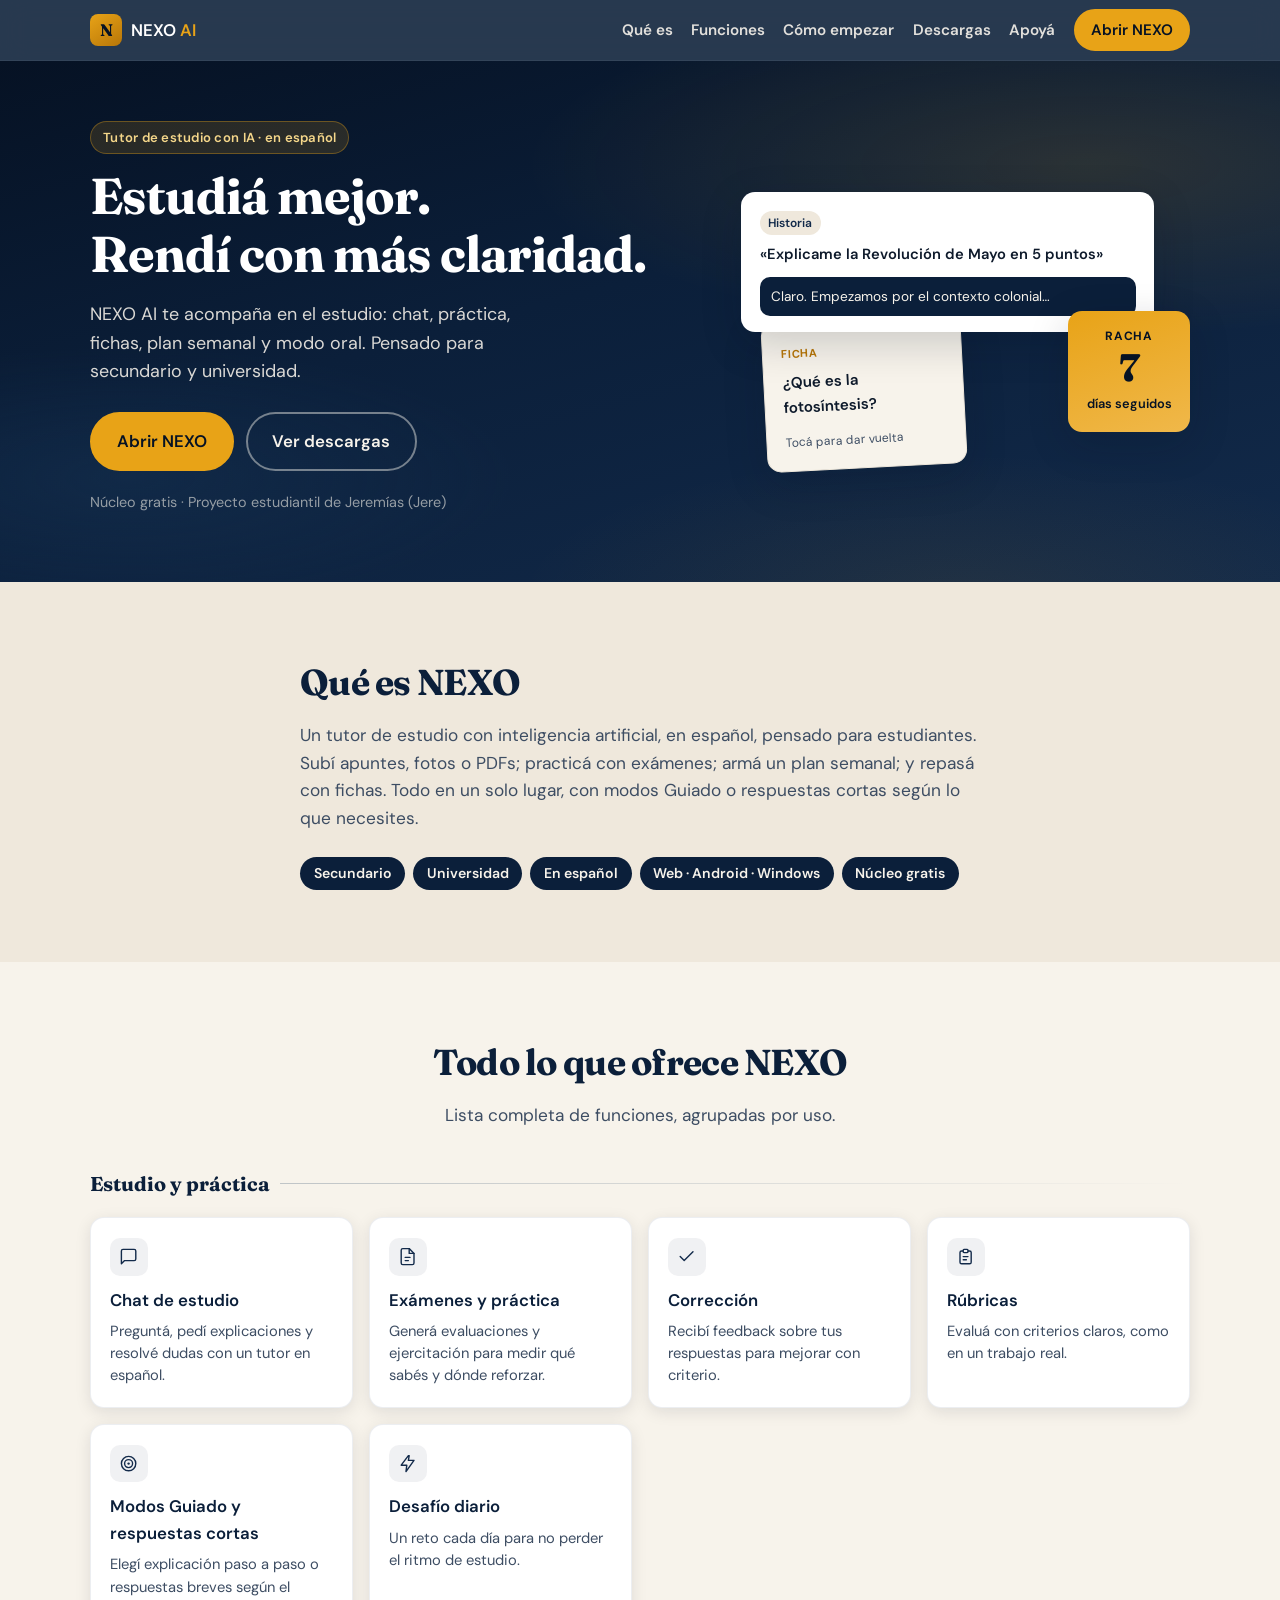
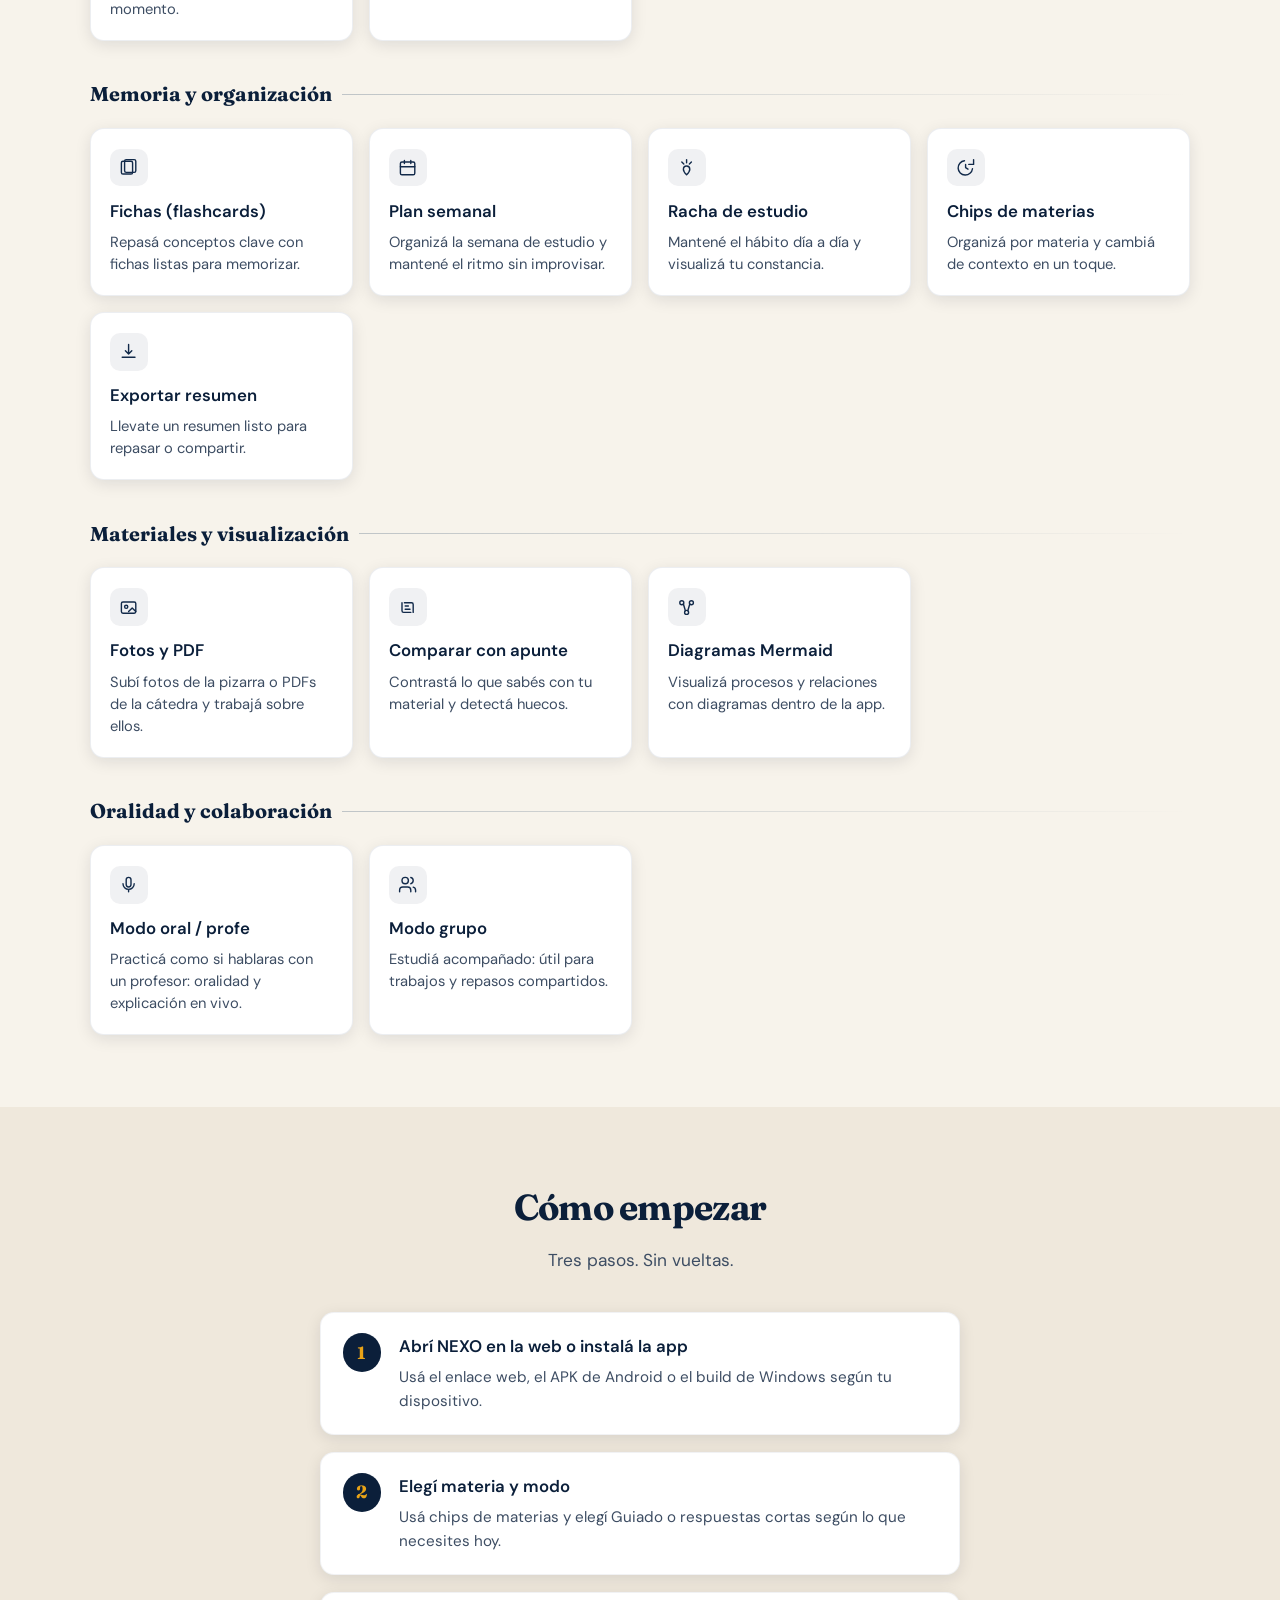
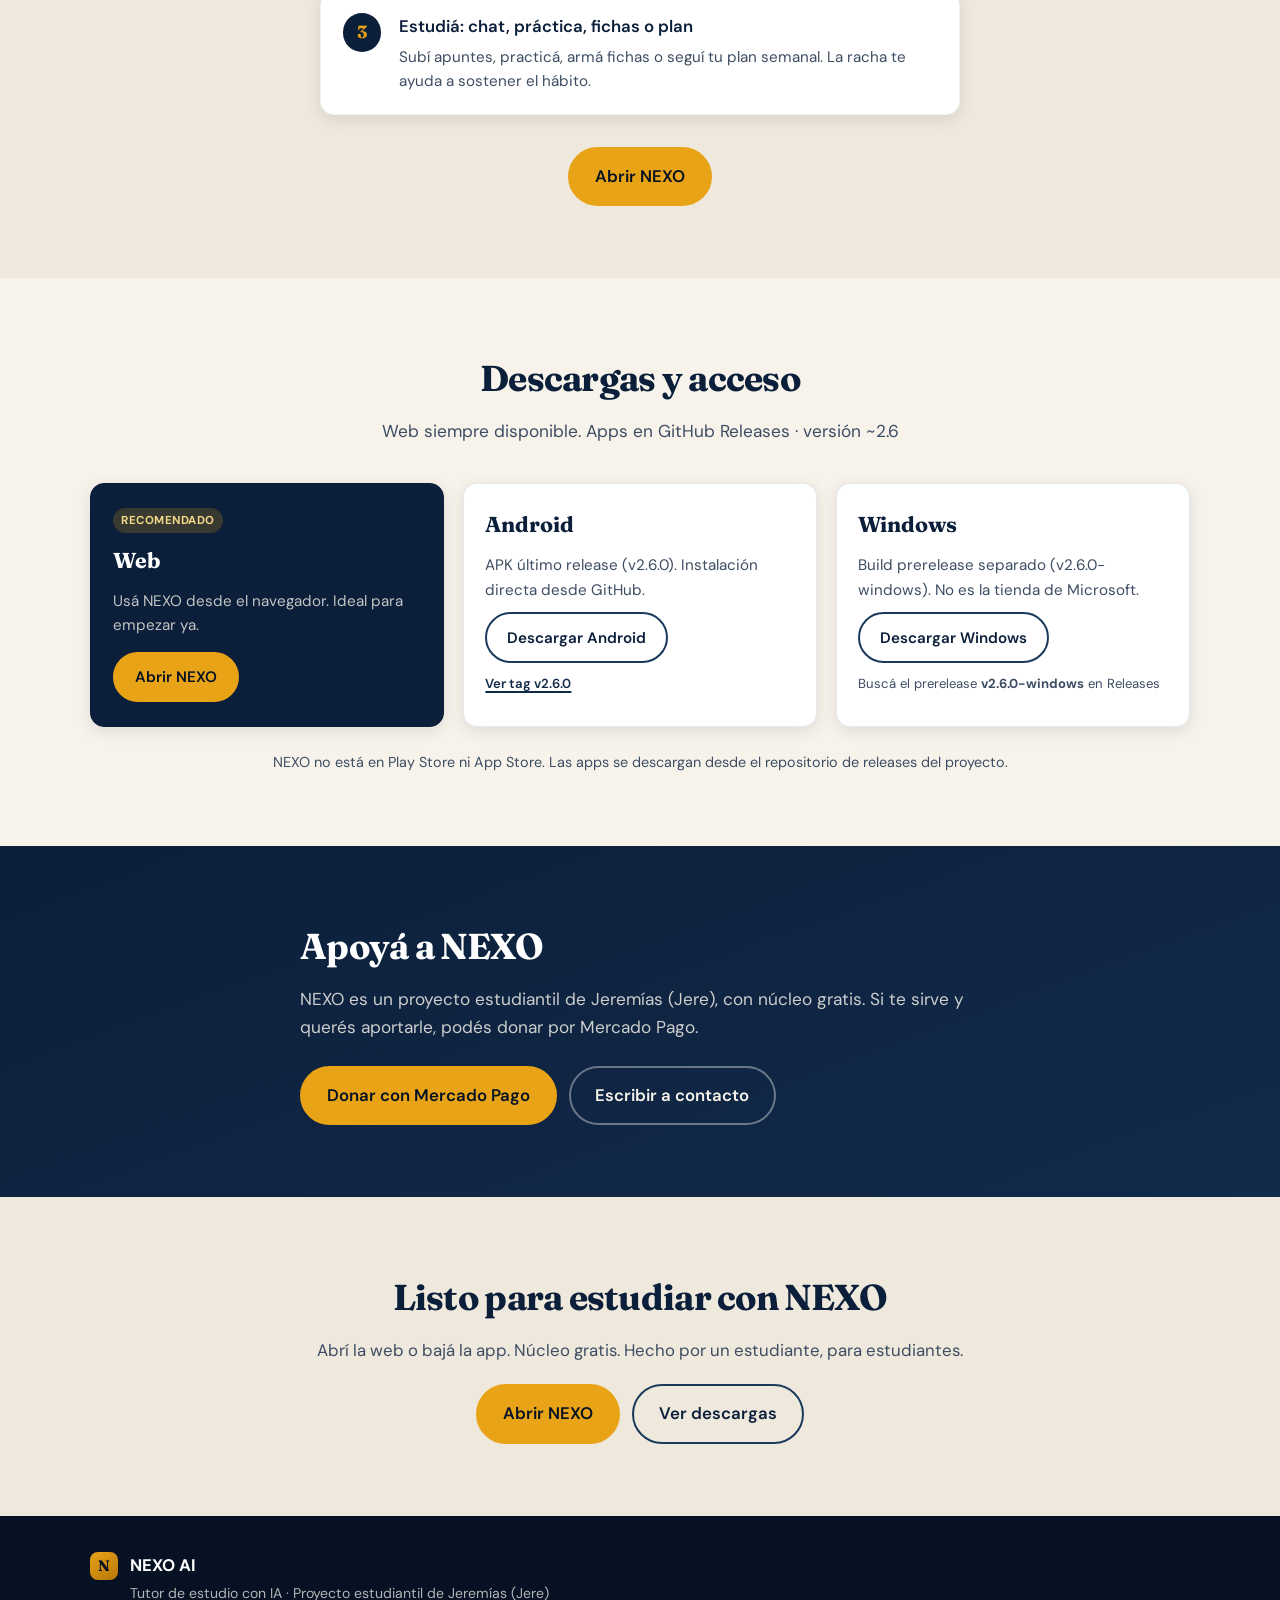
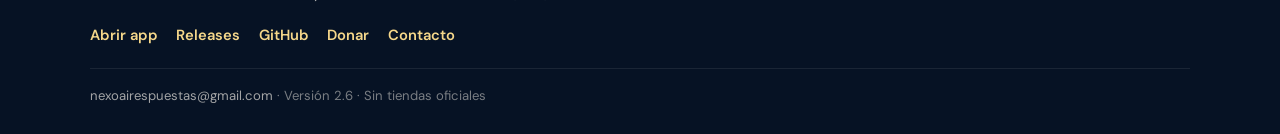
==== docs/index.html @ e62a4493 "Improve NEXO AI landing: design polish and lighter assets Stronger hierarchy and consistent cards, S" ====
<!DOCTYPE html>
<html lang="es-AR">
<head>
  <meta charset="UTF-8">
  <meta name="viewport" content="width=device-width, initial-scale=1">
  <meta name="description" content="NEXO AI — tutor de estudio con IA en español. Chat, exámenes, flashcards, plan semanal y más para estudiantes de secundario y universidad.">
  <meta name="theme-color" content="#0b1f3a">
  <meta property="og:type" content="website">
  <meta property="og:locale" content="es_AR">
  <meta property="og:title" content="NEXO AI — Tutor de estudio con IA">
  <meta property="og:description" content="Tutor de estudio con IA en español. Chat, práctica, fichas, plan semanal y modo oral. Núcleo gratis · Web, Android y Windows.">
  <meta property="og:url" content="https://jeremias0707.github.io/nexo-ai-descargas/">
  <meta name="twitter:card" content="summary">
  <meta name="twitter:title" content="NEXO AI — Tutor de estudio con IA">
  <meta name="twitter:description" content="Tutor de estudio con IA en español. Chat, práctica, fichas y plan semanal. Núcleo gratis.">
  <title>NEXO AI — Tutor de estudio con IA</title>
  <link rel="icon" href="favicon.svg" type="image/svg+xml">
  <link rel="preconnect" href="https://fonts.googleapis.com">
  <link rel="preconnect" href="https://fonts.gstatic.com" crossorigin>
  <link href="https://fonts.googleapis.com/css2?family=DM+Sans:opsz,wght@9..40,400;9..40,600&family=Fraunces:opsz,wght@9..144,700&display=swap" rel="stylesheet">
  <link rel="stylesheet" href="styles.css">
</head>
<body>
  <a class="skip-link" href="#main">Saltar al contenido</a>

  <header class="site-header" id="site-header">
    <div class="container header-inner">
      <a class="logo" href="#inicio" aria-label="NEXO AI — inicio">
        <span class="logo-mark" aria-hidden="true">N</span>
        <span class="logo-text">NEXO <em>AI</em></span>
      </a>
      <button class="nav-toggle" type="button" aria-expanded="false" aria-controls="site-nav" aria-label="Abrir menú">
        <span class="nav-toggle-bar" aria-hidden="true"></span>
        <span class="nav-toggle-bar" aria-hidden="true"></span>
        <span class="nav-toggle-bar" aria-hidden="true"></span>
      </button>
      <nav id="site-nav" class="site-nav" aria-label="Principal">
        <a href="#que-es">Qué es</a>
        <a href="#funciones">Funciones</a>
        <a href="#empezar">Cómo empezar</a>
        <a href="#descargas">Descargas</a>
        <a href="#apoyo">Apoyá</a>
        <a class="btn btn-sm btn-primary" href="https://crisp-granite-acre-beacon.grok.me" target="_blank" rel="noopener noreferrer">Abrir NEXO</a>
      </nav>
    </div>
  </header>

  <main id="main">
    <!-- HERO -->
    <section id="inicio" class="hero">
      <div class="hero-glow" aria-hidden="true"></div>
      <div class="container hero-grid">
        <div class="hero-copy">
          <p class="eyebrow">Tutor de estudio con IA · en español</p>
          <h1>Estudiá mejor.<br>Rendí con más claridad.</h1>
          <p class="lead">
            NEXO AI te acompaña en el estudio: chat, práctica, fichas, plan semanal y modo oral.
            Pensado para secundario y universidad.
          </p>
          <div class="hero-ctas">
            <a class="btn btn-primary btn-lg" href="https://crisp-granite-acre-beacon.grok.me" target="_blank" rel="noopener noreferrer">Abrir NEXO</a>
            <a class="btn btn-secondary btn-lg" href="#descargas">Ver descargas</a>
          </div>
          <p class="hero-note">Núcleo gratis · Proyecto estudiantil de Jeremías (Jere)</p>
        </div>
        <div class="hero-visual" aria-hidden="true">
          <div class="card-stack">
            <div class="float-card card-chat">
              <span class="chip">Historia</span>
              <p>«Explicame la Revolución de Mayo en 5 puntos»</p>
              <div class="reply">Claro. Empezamos por el contexto colonial…</div>
            </div>
            <div class="float-card card-streak">
              <strong>Racha</strong>
              <span class="streak-num">7</span>
              <span>días seguidos</span>
            </div>
            <div class="float-card card-flash">
              <span class="label">Ficha</span>
              <p>¿Qué es la fotosíntesis?</p>
              <span class="hint">Tocá para dar vuelta</span>
            </div>
          </div>
        </div>
      </div>
    </section>

    <!-- QUÉ ES -->
    <section id="que-es" class="section section-alt">
      <div class="container narrow">
        <h2>Qué es NEXO</h2>
        <p class="section-lead">
          Un tutor de estudio con inteligencia artificial, en español, pensado para estudiantes.
          Subí apuntes, fotos o PDFs; practicá con exámenes; armá un plan semanal; y repasá con fichas.
          Todo en un solo lugar, con modos Guiado o respuestas cortas según lo que necesites.
        </p>
        <ul class="pill-list">
          <li>Secundario</li>
          <li>Universidad</li>
          <li>En español</li>
          <li>Web · Android · Windows</li>
          <li>Núcleo gratis</li>
        </ul>
      </div>
    </section>

    <!-- FUNCIONES -->
    <section id="funciones" class="section">
      <div class="container">
        <header class="section-head">
          <h2>Todo lo que ofrece NEXO</h2>
          <p>Lista completa de funciones, agrupadas por uso.</p>
        </header>

        <div class="feature-group">
          <h3 class="feature-group-title">Estudio y práctica</h3>
          <div class="features-grid">
            <article class="feature">
              <div class="feature-icon" aria-hidden="true">
                <svg viewBox="0 0 24 24" fill="none" stroke="currentColor" stroke-width="1.75" stroke-linecap="round" stroke-linejoin="round"><path d="M21 15a2 2 0 0 1-2 2H7l-4 4V5a2 2 0 0 1 2-2h14a2 2 0 0 1 2 2z"/></svg>
              </div>
              <h3>Chat de estudio</h3>
              <p>Preguntá, pedí explicaciones y resolvé dudas con un tutor en español.</p>
            </article>
            <article class="feature">
              <div class="feature-icon" aria-hidden="true">
                <svg viewBox="0 0 24 24" fill="none" stroke="currentColor" stroke-width="1.75" stroke-linecap="round" stroke-linejoin="round"><path d="M14 2H6a2 2 0 0 0-2 2v16a2 2 0 0 0 2 2h12a2 2 0 0 0 2-2V8z"/><path d="M14 2v6h6M9 13h6M9 17h4"/></svg>
              </div>
              <h3>Exámenes y práctica</h3>
              <p>Generá evaluaciones y ejercitación para medir qué sabés y dónde reforzar.</p>
            </article>
            <article class="feature">
              <div class="feature-icon" aria-hidden="true">
                <svg viewBox="0 0 24 24" fill="none" stroke="currentColor" stroke-width="1.75" stroke-linecap="round" stroke-linejoin="round"><path d="M20 6 9 17l-5-5"/></svg>
              </div>
              <h3>Corrección</h3>
              <p>Recibí feedback sobre tus respuestas para mejorar con criterio.</p>
            </article>
            <article class="feature">
              <div class="feature-icon" aria-hidden="true">
                <svg viewBox="0 0 24 24" fill="none" stroke="currentColor" stroke-width="1.75" stroke-linecap="round" stroke-linejoin="round"><path d="M9 5H7a2 2 0 0 0-2 2v12a2 2 0 0 0 2 2h10a2 2 0 0 0 2-2V7a2 2 0 0 0-2-2h-2"/><rect x="9" y="3" width="6" height="4" rx="1"/><path d="M9 12h6M9 16h4"/></svg>
              </div>
              <h3>Rúbricas</h3>
              <p>Evaluá con criterios claros, como en un trabajo real.</p>
            </article>
            <article class="feature">
              <div class="feature-icon" aria-hidden="true">
                <svg viewBox="0 0 24 24" fill="none" stroke="currentColor" stroke-width="1.75" stroke-linecap="round" stroke-linejoin="round"><circle cx="12" cy="12" r="9"/><circle cx="12" cy="12" r="5"/><circle cx="12" cy="12" r="1.5" fill="currentColor" stroke="none"/></svg>
              </div>
              <h3>Modos Guiado y respuestas cortas</h3>
              <p>Elegí explicación paso a paso o respuestas breves según el momento.</p>
            </article>
            <article class="feature">
              <div class="feature-icon" aria-hidden="true">
                <svg viewBox="0 0 24 24" fill="none" stroke="currentColor" stroke-width="1.75" stroke-linecap="round" stroke-linejoin="round"><path d="M13 2 4 14h7l-1 8 10-14h-7l1-6z"/></svg>
              </div>
              <h3>Desafío diario</h3>
              <p>Un reto cada día para no perder el ritmo de estudio.</p>
            </article>
          </div>
        </div>

        <div class="feature-group">
          <h3 class="feature-group-title">Memoria y organización</h3>
          <div class="features-grid">
            <article class="feature">
              <div class="feature-icon" aria-hidden="true">
                <svg viewBox="0 0 24 24" fill="none" stroke="currentColor" stroke-width="1.75" stroke-linecap="round" stroke-linejoin="round"><rect x="3" y="4" width="14" height="16" rx="2"/><rect x="7" y="2" width="14" height="16" rx="2"/></svg>
              </div>
              <h3>Fichas (flashcards)</h3>
              <p>Repasá conceptos clave con fichas listas para memorizar.</p>
            </article>
            <article class="feature">
              <div class="feature-icon" aria-hidden="true">
                <svg viewBox="0 0 24 24" fill="none" stroke="currentColor" stroke-width="1.75" stroke-linecap="round" stroke-linejoin="round"><rect x="3" y="5" width="18" height="16" rx="2"/><path d="M8 3v4M16 3v4M3 11h18"/></svg>
              </div>
              <h3>Plan semanal</h3>
              <p>Organizá la semana de estudio y mantené el ritmo sin improvisar.</p>
            </article>
            <article class="feature">
              <div class="feature-icon" aria-hidden="true">
                <svg viewBox="0 0 24 24" fill="none" stroke="currentColor" stroke-width="1.75" stroke-linecap="round" stroke-linejoin="round"><path d="M12 2v4M8.5 7.5 6 5M15.5 7.5 18 5"/><path d="M8 14c0-2.2 1.8-4 4-4s4 1.8 4 4c0 3-4 7-4 7s-4-4-4-7z"/></svg>
              </div>
              <h3>Racha de estudio</h3>
              <p>Mantené el hábito día a día y visualizá tu constancia.</p>
            </article>
            <article class="feature">
              <div class="feature-icon" aria-hidden="true">
                <svg viewBox="0 0 24 24" fill="none" stroke="currentColor" stroke-width="1.75" stroke-linecap="round" stroke-linejoin="round"><path d="M20.6 13.4A9 9 0 1 1 10.6 3.4"/><path d="M22 2v6h-6M12 8v4l3 2"/></svg>
              </div>
              <h3>Chips de materias</h3>
              <p>Organizá por materia y cambiá de contexto en un toque.</p>
            </article>
            <article class="feature">
              <div class="feature-icon" aria-hidden="true">
                <svg viewBox="0 0 24 24" fill="none" stroke="currentColor" stroke-width="1.75" stroke-linecap="round" stroke-linejoin="round"><path d="M12 3v12M8 11l4 4 4-4"/><path d="M4 19h16"/></svg>
              </div>
              <h3>Exportar resumen</h3>
              <p>Llevate un resumen listo para repasar o compartir.</p>
            </article>
          </div>
        </div>

        <div class="feature-group">
          <h3 class="feature-group-title">Materiales y visualización</h3>
          <div class="features-grid">
            <article class="feature">
              <div class="feature-icon" aria-hidden="true">
                <svg viewBox="0 0 24 24" fill="none" stroke="currentColor" stroke-width="1.75" stroke-linecap="round" stroke-linejoin="round"><rect x="3" y="5" width="18" height="14" rx="2"/><circle cx="9" cy="11" r="2"/><path d="m21 17-4.5-4.5L12 17"/></svg>
              </div>
              <h3>Fotos y PDF</h3>
              <p>Subí fotos de la pizarra o PDFs de la cátedra y trabajá sobre ellos.</p>
            </article>
            <article class="feature">
              <div class="feature-icon" aria-hidden="true">
                <svg viewBox="0 0 24 24" fill="none" stroke="currentColor" stroke-width="1.75" stroke-linecap="round" stroke-linejoin="round"><path d="M8 6h9a2 2 0 0 1 2 2v10"/><path d="M16 18H7a2 2 0 0 1-2-2V6"/><path d="M9 10h4M9 14h6"/></svg>
              </div>
              <h3>Comparar con apunte</h3>
              <p>Contrastá lo que sabés con tu material y detectá huecos.</p>
            </article>
            <article class="feature">
              <div class="feature-icon" aria-hidden="true">
                <svg viewBox="0 0 24 24" fill="none" stroke="currentColor" stroke-width="1.75" stroke-linecap="round" stroke-linejoin="round"><circle cx="6" cy="6" r="2.5"/><circle cx="18" cy="6" r="2.5"/><circle cx="12" cy="18" r="2.5"/><path d="M8 7.5 10.5 16M16 7.5 13.5 16"/></svg>
              </div>
              <h3>Diagramas Mermaid</h3>
              <p>Visualizá procesos y relaciones con diagramas dentro de la app.</p>
            </article>
          </div>
        </div>

        <div class="feature-group">
          <h3 class="feature-group-title">Oralidad y colaboración</h3>
          <div class="features-grid">
            <article class="feature">
              <div class="feature-icon" aria-hidden="true">
                <svg viewBox="0 0 24 24" fill="none" stroke="currentColor" stroke-width="1.75" stroke-linecap="round" stroke-linejoin="round"><path d="M12 3a3 3 0 0 0-3 3v6a3 3 0 0 0 6 0V6a3 3 0 0 0-3-3z"/><path d="M19 11a7 7 0 0 1-14 0M12 18v3"/></svg>
              </div>
              <h3>Modo oral / profe</h3>
              <p>Practicá como si hablaras con un profesor: oralidad y explicación en vivo.</p>
            </article>
            <article class="feature">
              <div class="feature-icon" aria-hidden="true">
                <svg viewBox="0 0 24 24" fill="none" stroke="currentColor" stroke-width="1.75" stroke-linecap="round" stroke-linejoin="round"><path d="M16 21v-2a4 4 0 0 0-4-4H6a4 4 0 0 0-4 4v2"/><circle cx="9" cy="7" r="4"/><path d="M22 21v-2a4 4 0 0 0-3-3.87M16 3.13a4 4 0 0 1 0 7.75"/></svg>
              </div>
              <h3>Modo grupo</h3>
              <p>Estudiá acompañado: útil para trabajos y repasos compartidos.</p>
            </article>
          </div>
        </div>
      </div>
    </section>

    <!-- CÓMO EMPEZAR -->
    <section id="empezar" class="section section-alt">
      <div class="container">
        <header class="section-head">
          <h2>Cómo empezar</h2>
          <p>Tres pasos. Sin vueltas.</p>
        </header>
        <ol class="steps">
          <li>
            <span class="step-num">1</span>
            <div>
              <h3>Abrí NEXO en la web o instalá la app</h3>
              <p>Usá el enlace web, el APK de Android o el build de Windows según tu dispositivo.</p>
            </div>
          </li>
          <li>
            <span class="step-num">2</span>
            <div>
              <h3>Elegí materia y modo</h3>
              <p>Usá chips de materias y elegí Guiado o respuestas cortas según lo que necesites hoy.</p>
            </div>
          </li>
          <li>
            <span class="step-num">3</span>
            <div>
              <h3>Estudiá: chat, práctica, fichas o plan</h3>
              <p>Subí apuntes, practicá, armá fichas o seguí tu plan semanal. La racha te ayuda a sostener el hábito.</p>
            </div>
          </li>
        </ol>
        <div class="steps-cta">
          <a class="btn btn-primary btn-lg" href="https://crisp-granite-acre-beacon.grok.me" target="_blank" rel="noopener noreferrer">Abrir NEXO</a>
        </div>
      </div>
    </section>

    <!-- DESCARGAS -->
    <section id="descargas" class="section">
      <div class="container">
        <header class="section-head">
          <h2>Descargas y acceso</h2>
          <p>Web siempre disponible. Apps en GitHub Releases · versión ~2.6</p>
        </header>
        <div class="download-grid">
          <article class="download-card featured">
            <span class="download-badge">Recomendado</span>
            <h3>Web</h3>
            <p>Usá NEXO desde el navegador. Ideal para empezar ya.</p>
            <a class="btn btn-primary" href="https://crisp-granite-acre-beacon.grok.me" target="_blank" rel="noopener noreferrer">Abrir NEXO</a>
          </article>
          <article class="download-card">
            <h3>Android</h3>
            <p>APK último release (v2.6.0). Instalación directa desde GitHub.</p>
            <a class="btn btn-secondary" href="https://github.com/jeremias0707/nexo-ai-descargas/releases/latest" target="_blank" rel="noopener noreferrer">Descargar Android</a>
            <p class="download-meta"><a href="https://github.com/jeremias0707/nexo-ai-descargas/releases/tag/v2.6.0" target="_blank" rel="noopener noreferrer">Ver tag v2.6.0</a></p>
          </article>
          <article class="download-card">
            <h3>Windows</h3>
            <p>Build prerelease separado (v2.6.0-windows). No es la tienda de Microsoft.</p>
            <a class="btn btn-secondary" href="https://github.com/jeremias0707/nexo-ai-descargas/releases" target="_blank" rel="noopener noreferrer">Descargar Windows</a>
            <p class="download-meta">Buscá el prerelease <strong>v2.6.0-windows</strong> en Releases</p>
          </article>
        </div>
        <p class="store-note">NEXO no está en Play Store ni App Store. Las apps se descargan desde el repositorio de releases del proyecto.</p>
      </div>
    </section>

    <!-- APOYÁ -->
    <section id="apoyo" class="section apoyo">
      <div class="container narrow">
        <h2>Apoyá a NEXO</h2>
        <p class="section-lead">
          NEXO es un proyecto estudiantil de Jeremías (Jere), con núcleo gratis.
          Si te sirve y querés aportarle, podés donar por Mercado Pago.
        </p>
        <div class="apoyo-actions">
          <a class="btn btn-primary btn-lg" href="https://link.mercadopago.com.ar/donacionesnexo" target="_blank" rel="noopener noreferrer">Donar con Mercado Pago</a>
          <a class="btn btn-ghost btn-lg" href="mailto:nexoairespuestas@gmail.com">Escribir a contacto</a>
        </div>
      </div>
    </section>

    <!-- CTA FINAL -->
    <section class="section cta-band" aria-labelledby="cta-final-title">
      <div class="container narrow cta-inner">
        <h2 id="cta-final-title">Listo para estudiar con NEXO</h2>
        <p>Abrí la web o bajá la app. Núcleo gratis. Hecho por un estudiante, para estudiantes.</p>
        <div class="hero-ctas">
          <a class="btn btn-primary btn-lg" href="https://crisp-granite-acre-beacon.grok.me" target="_blank" rel="noopener noreferrer">Abrir NEXO</a>
          <a class="btn btn-ghost btn-lg" href="#descargas">Ver descargas</a>
        </div>
      </div>
    </section>
  </main>

  <footer class="site-footer">
    <div class="container footer-inner">
      <div class="footer-brand">
        <span class="logo-mark sm" aria-hidden="true">N</span>
        <div>
          <strong>NEXO AI</strong>
          <p>Tutor de estudio con IA · Proyecto estudiantil de Jeremías (Jere)</p>
        </div>
      </div>
      <nav class="footer-nav" aria-label="Pie de página">
        <a href="https://crisp-granite-acre-beacon.grok.me" target="_blank" rel="noopener noreferrer">Abrir app</a>
        <a href="https://github.com/jeremias0707/nexo-ai-descargas/releases" target="_blank" rel="noopener noreferrer">Releases</a>
        <a href="https://github.com/jeremias0707" target="_blank" rel="noopener noreferrer">GitHub</a>
        <a href="https://link.mercadopago.com.ar/donacionesnexo" target="_blank" rel="noopener noreferrer">Donar</a>
        <a href="mailto:nexoairespuestas@gmail.com">Contacto</a>
      </nav>
      <p class="footer-meta">
        <a href="mailto:nexoairespuestas@gmail.com">nexoairespuestas@gmail.com</a>
        · Versión 2.6 · Sin tiendas oficiales
      </p>
    </div>
  </footer>

  <script src="script.js" defer></script>
</body>
</html>
---- docs/styles.css ----
/* NEXO AI landing — deep navy + warm amber accent */
:root {
  --navy-950: #061224;
  --navy-900: #0b1f3a;
  --navy-800: #122a4a;
  --navy-700: #1a3a5c;
  --cream: #f7f3eb;
  --cream-2: #efe8dc;
  --ink: #0e1a2b;
  --ink-muted: #3d4d63;
  --amber: #e8a317;
  --amber-deep: #b87608;
  --amber-soft: #f5d78a;
  --white: #ffffff;
  --radius: 14px;
  --radius-sm: 10px;
  --shadow: 0 12px 40px rgba(6, 18, 36, 0.18);
  --shadow-sm: 0 4px 16px rgba(6, 18, 36, 0.1);
  --font: "DM Sans", system-ui, -apple-system, "Segoe UI", Roboto, Ubuntu, Cantarell, sans-serif;
  --display: "Fraunces", Georgia, "Times New Roman", serif;
  --max: 1100px;
  --narrow: 680px;
  --space-section: clamp(3.25rem, 6vw, 4.5rem);
  --header-h: 3.75rem;
}

*, *::before, *::after { box-sizing: border-box; }

html {
  scroll-behavior: smooth;
  scroll-padding-top: calc(var(--header-h) + 0.75rem);
}

body {
  margin: 0;
  font-family: var(--font);
  font-size: 1.05rem;
  line-height: 1.6;
  color: var(--ink);
  background: var(--cream);
  -webkit-font-smoothing: antialiased;
}

body.nav-open {
  overflow: hidden;
}

img { max-width: 100%; height: auto; }

a {
  color: var(--navy-800);
  text-decoration-thickness: 1.5px;
  text-underline-offset: 3px;
}
a:hover { color: var(--amber-deep); }

:focus-visible {
  outline: 3px solid var(--amber);
  outline-offset: 3px;
  border-radius: 4px;
}

.skip-link {
  position: absolute;
  left: -9999px;
  top: 0;
  background: var(--amber);
  color: var(--navy-950);
  padding: 0.6rem 1rem;
  z-index: 100;
  font-weight: 600;
  border-radius: 8px;
}
.skip-link:focus { left: 0.5rem; top: 0.5rem; }

.container {
  width: min(100% - 2rem, var(--max));
  margin-inline: auto;
}
.container.narrow {
  width: min(100% - 2rem, var(--narrow));
}

/* Header */
.site-header {
  position: sticky;
  top: 0;
  z-index: 50;
  background: rgba(11, 31, 58, 0.88);
  backdrop-filter: blur(14px);
  -webkit-backdrop-filter: blur(14px);
  border-bottom: 1px solid rgba(255, 255, 255, 0.06);
  transition: box-shadow 0.2s ease, background 0.2s ease;
}

.site-header.is-scrolled {
  background: rgba(11, 31, 58, 0.96);
  box-shadow: 0 8px 24px rgba(6, 18, 36, 0.28);
}

.header-inner {
  display: flex;
  align-items: center;
  justify-content: space-between;
  gap: 1rem;
  min-height: var(--header-h);
}

.logo {
  display: inline-flex;
  align-items: center;
  gap: 0.55rem;
  text-decoration: none;
  color: var(--white);
  font-weight: 600;
}
.logo:hover { color: var(--amber-soft); }
.logo-text em {
  font-style: normal;
  color: var(--amber);
  font-weight: 600;
}

.logo-mark {
  display: grid;
  place-items: center;
  width: 2rem;
  height: 2rem;
  border-radius: 8px;
  background: linear-gradient(145deg, var(--amber), var(--amber-deep));
  color: var(--navy-950);
  font-family: var(--display);
  font-weight: 700;
  font-size: 1.05rem;
}
.logo-mark.sm {
  width: 1.75rem;
  height: 1.75rem;
  font-size: 0.95rem;
  flex-shrink: 0;
}

.nav-toggle {
  display: none;
  position: relative;
  width: 2.5rem;
  height: 2.5rem;
  padding: 0;
  border: 1px solid rgba(255, 255, 255, 0.22);
  border-radius: 8px;
  background: transparent;
  cursor: pointer;
}
.nav-toggle-bar {
  position: absolute;
  left: 0.5rem;
  right: 0.5rem;
  height: 2px;
  background: var(--cream);
  border-radius: 2px;
  transition: transform 0.2s ease, opacity 0.2s ease, top 0.2s ease;
}
.nav-toggle-bar:nth-child(1) { top: 0.7rem; }
.nav-toggle-bar:nth-child(2) { top: 1.15rem; }
.nav-toggle-bar:nth-child(3) { top: 1.6rem; }

.nav-toggle[aria-expanded="true"] .nav-toggle-bar:nth-child(1) {
  top: 1.15rem;
  transform: rotate(45deg);
}
.nav-toggle[aria-expanded="true"] .nav-toggle-bar:nth-child(2) {
  opacity: 0;
}
.nav-toggle[aria-expanded="true"] .nav-toggle-bar:nth-child(3) {
  top: 1.15rem;
  transform: rotate(-45deg);
}

.site-nav {
  display: flex;
  align-items: center;
  gap: 1.15rem;
}
.site-nav a {
  color: rgba(247, 243, 235, 0.9);
  text-decoration: none;
  font-size: 0.95rem;
  font-weight: 600;
}
.site-nav a:hover { color: var(--amber-soft); }
.site-nav a:not(.btn):focus-visible {
  outline-offset: 4px;
}
.site-nav .btn { color: var(--navy-950); }

/* Buttons */
.btn {
  display: inline-flex;
  align-items: center;
  justify-content: center;
  gap: 0.4rem;
  padding: 0.7rem 1.25rem;
  border-radius: 999px;
  font-family: inherit;
  font-weight: 600;
  font-size: 0.95rem;
  text-decoration: none;
  border: 2px solid transparent;
  cursor: pointer;
  transition: transform 0.15s ease, background 0.15s ease, border-color 0.15s ease, color 0.15s ease;
}
.btn:hover { transform: translateY(-1px); }
.btn:active { transform: translateY(0); }

.btn-primary {
  background: var(--amber);
  color: var(--navy-950);
  border-color: var(--amber);
}
.btn-primary:hover {
  background: var(--amber-soft);
  border-color: var(--amber-soft);
  color: var(--navy-950);
}

.btn-secondary {
  background: transparent;
  color: var(--navy-900);
  border-color: var(--navy-700);
}
.btn-secondary:hover {
  background: var(--navy-900);
  color: var(--cream);
  border-color: var(--navy-900);
}

.btn-ghost {
  background: transparent;
  color: var(--cream);
  border-color: rgba(247, 243, 235, 0.4);
}
.btn-ghost:hover {
  background: rgba(247, 243, 235, 0.1);
  color: var(--white);
  border-color: var(--amber-soft);
}

.btn-lg {
  padding: 0.9rem 1.55rem;
  font-size: 1.05rem;
}
.btn-sm {
  padding: 0.45rem 0.95rem;
  font-size: 0.88rem;
}

/* Hero */
.hero {
  position: relative;
  padding: clamp(2.75rem, 5vw, 3.75rem) 0 clamp(3.25rem, 6vw, 4.25rem);
  background:
    radial-gradient(ellipse 80% 60% at 85% 20%, rgba(232, 163, 23, 0.14), transparent 55%),
    radial-gradient(ellipse 60% 50% at 10% 80%, rgba(26, 58, 92, 0.35), transparent 50%),
    linear-gradient(165deg, var(--navy-950) 0%, var(--navy-900) 45%, var(--navy-800) 100%);
  color: var(--cream);
  overflow: hidden;
}

.hero-glow {
  position: absolute;
  inset: auto -10% -30% 40%;
  height: 55%;
  background: radial-gradient(ellipse at center, rgba(232, 163, 23, 0.08), transparent 70%);
  pointer-events: none;
}

.hero-grid {
  position: relative;
  display: grid;
  grid-template-columns: 1.15fr 0.85fr;
  gap: clamp(1.75rem, 4vw, 2.75rem);
  align-items: center;
}

.eyebrow {
  display: inline-block;
  margin: 0 0 0.9rem;
  padding: 0.3rem 0.75rem;
  border-radius: 999px;
  background: rgba(232, 163, 23, 0.15);
  border: 1px solid rgba(232, 163, 23, 0.35);
  color: var(--amber-soft);
  font-size: 0.82rem;
  font-weight: 600;
  letter-spacing: 0.02em;
}

.hero h1 {
  margin: 0 0 1rem;
  font-family: var(--display);
  font-size: clamp(2.15rem, 4.5vw, 3.15rem);
  font-weight: 700;
  line-height: 1.15;
  letter-spacing: -0.02em;
  color: var(--white);
}

.lead {
  margin: 0 0 1.6rem;
  font-size: 1.12rem;
  color: rgba(247, 243, 235, 0.88);
  max-width: 36ch;
}

.hero-ctas {
  display: flex;
  flex-wrap: wrap;
  gap: 0.75rem;
  margin-bottom: 1.25rem;
}

.hero .btn-secondary {
  color: var(--cream);
  border-color: rgba(247, 243, 235, 0.45);
}
.hero .btn-secondary:hover {
  background: rgba(247, 243, 235, 0.12);
  color: var(--white);
  border-color: var(--amber-soft);
}

.hero-note {
  margin: 0;
  font-size: 0.9rem;
  color: rgba(247, 243, 235, 0.58);
}

/* Hero visual cards */
.hero-visual { position: relative; min-height: 280px; }

.card-stack {
  position: relative;
  height: 100%;
  min-height: 300px;
}

.float-card {
  position: absolute;
  background: var(--white);
  color: var(--ink);
  border-radius: var(--radius);
  box-shadow: var(--shadow);
  padding: 1rem 1.15rem;
}

.card-chat {
  top: 8%;
  left: 0;
  right: 8%;
  z-index: 2;
}
.card-chat .chip {
  display: inline-block;
  margin-bottom: 0.5rem;
  padding: 0.15rem 0.55rem;
  border-radius: 999px;
  background: var(--cream-2);
  color: var(--navy-800);
  font-size: 0.75rem;
  font-weight: 600;
}
.card-chat p {
  margin: 0 0 0.65rem;
  font-size: 0.92rem;
  font-weight: 600;
}
.card-chat .reply {
  padding: 0.55rem 0.7rem;
  border-radius: var(--radius-sm);
  background: var(--navy-900);
  color: var(--cream);
  font-size: 0.85rem;
}

.card-streak {
  bottom: 12%;
  right: 0;
  z-index: 3;
  text-align: center;
  min-width: 110px;
  background: linear-gradient(160deg, var(--amber), #f0b84a);
  color: var(--navy-950);
}
.card-streak strong {
  display: block;
  font-size: 0.75rem;
  text-transform: uppercase;
  letter-spacing: 0.06em;
}
.streak-num {
  display: block;
  font-family: var(--display);
  font-size: 2.4rem;
  font-weight: 700;
  line-height: 1.1;
}
.card-streak span:last-child {
  font-size: 0.8rem;
  font-weight: 600;
}

.card-flash {
  bottom: 0;
  left: 5%;
  z-index: 1;
  max-width: 200px;
  background: var(--cream);
  border: 1px solid var(--cream-2);
  transform: rotate(-3deg);
}
.card-flash .label {
  font-size: 0.7rem;
  font-weight: 700;
  text-transform: uppercase;
  letter-spacing: 0.05em;
  color: var(--amber-deep);
}
.card-flash p {
  margin: 0.35rem 0 0.5rem;
  font-weight: 600;
  font-size: 0.95rem;
}
.card-flash .hint {
  font-size: 0.75rem;
  color: var(--ink-muted);
}

/* Sections */
.section {
  padding: var(--space-section) 0;
}
.section-alt {
  background: var(--cream-2);
}
.section-head {
  text-align: center;
  max-width: 36rem;
  margin: 0 auto 2.35rem;
}
.section-head h2,
.section h2,
.cta-band h2 {
  margin: 0 0 0.65rem;
  font-family: var(--display);
  font-size: clamp(1.7rem, 3vw, 2.25rem);
  font-weight: 700;
  letter-spacing: -0.02em;
  color: var(--navy-900);
}
.section-head p,
.section-lead {
  margin: 0;
  color: var(--ink-muted);
  font-size: 1.08rem;
}
.section-lead { margin-bottom: 1.5rem; }

.pill-list {
  display: flex;
  flex-wrap: wrap;
  gap: 0.5rem;
  list-style: none;
  margin: 0;
  padding: 0;
}
.pill-list li {
  padding: 0.35rem 0.85rem;
  border-radius: 999px;
  background: var(--navy-900);
  color: var(--cream);
  font-size: 0.88rem;
  font-weight: 600;
}

/* Feature groups */
.feature-group {
  margin-bottom: 2.35rem;
}
.feature-group:last-child { margin-bottom: 0; }
.feature-group-title {
  display: flex;
  align-items: center;
  gap: 0.65rem;
  margin: 0 0 1.1rem;
  font-family: var(--display);
  font-size: 1.25rem;
  font-weight: 700;
  color: var(--navy-900);
}
.feature-group-title::after {
  content: "";
  flex: 1;
  height: 1px;
  background: linear-gradient(90deg, rgba(26, 58, 92, 0.25), transparent);
}

.features-grid {
  display: grid;
  grid-template-columns: repeat(auto-fill, minmax(240px, 1fr));
  gap: 1rem;
}

.feature {
  background: var(--white);
  border: 1px solid rgba(18, 42, 74, 0.08);
  border-radius: var(--radius);
  padding: 1.25rem 1.2rem;
  box-shadow: var(--shadow-sm);
  transition: border-color 0.15s ease, box-shadow 0.15s ease;
  height: 100%;
}
.feature:hover {
  border-color: rgba(232, 163, 23, 0.45);
  box-shadow: 0 8px 24px rgba(6, 18, 36, 0.12);
}

.feature-icon {
  display: grid;
  place-items: center;
  width: 2.35rem;
  height: 2.35rem;
  margin-bottom: 0.7rem;
  border-radius: 10px;
  background: rgba(11, 31, 58, 0.06);
  color: var(--navy-800);
}
.feature-icon svg {
  width: 1.2rem;
  height: 1.2rem;
}

.feature h3 {
  margin: 0 0 0.4rem;
  font-size: 1.05rem;
  font-weight: 600;
  color: var(--navy-900);
}
.feature p {
  margin: 0;
  font-size: 0.92rem;
  color: var(--ink-muted);
  line-height: 1.5;
}

/* Steps */
.steps {
  list-style: none;
  margin: 0;
  padding: 0;
  display: grid;
  gap: 1.1rem;
  max-width: 640px;
  margin-inline: auto;
}
.steps li {
  display: flex;
  gap: 1.1rem;
  align-items: flex-start;
  background: var(--white);
  padding: 1.25rem 1.35rem;
  border-radius: var(--radius);
  box-shadow: var(--shadow-sm);
  border: 1px solid rgba(18, 42, 74, 0.06);
}
.step-num {
  flex-shrink: 0;
  display: grid;
  place-items: center;
  width: 2.4rem;
  height: 2.4rem;
  border-radius: 50%;
  background: var(--navy-900);
  color: var(--amber);
  font-family: var(--display);
  font-weight: 700;
  font-size: 1.1rem;
}
.steps h3 {
  margin: 0 0 0.3rem;
  font-size: 1.05rem;
  font-weight: 600;
  color: var(--navy-900);
}
.steps p {
  margin: 0;
  font-size: 0.95rem;
  color: var(--ink-muted);
}
.steps-cta {
  text-align: center;
  margin-top: 2rem;
}

/* Downloads */
.download-grid {
  display: grid;
  grid-template-columns: repeat(3, 1fr);
  gap: 1.15rem;
}
.download-card {
  position: relative;
  background: var(--white);
  border: 1px solid rgba(18, 42, 74, 0.1);
  border-radius: var(--radius);
  padding: 1.5rem 1.35rem;
  display: flex;
  flex-direction: column;
  gap: 0.65rem;
  box-shadow: var(--shadow-sm);
}
.download-card.featured {
  background: var(--navy-900);
  color: var(--cream);
  border-color: var(--navy-900);
}
.download-badge {
  align-self: flex-start;
  padding: 0.2rem 0.55rem;
  border-radius: 999px;
  background: rgba(232, 163, 23, 0.2);
  color: var(--amber-soft);
  font-size: 0.72rem;
  font-weight: 700;
  letter-spacing: 0.04em;
  text-transform: uppercase;
}
.download-card.featured h3 { color: var(--white); }
.download-card.featured p { color: rgba(247, 243, 235, 0.78); }
.download-card h3 {
  margin: 0;
  font-family: var(--display);
  font-size: 1.35rem;
  color: var(--navy-900);
}
.download-card > p { margin: 0; flex: 1; font-size: 0.95rem; color: var(--ink-muted); }
.download-card .btn { align-self: flex-start; }
.download-card.featured .btn-primary { margin-top: 0.25rem; }
.download-meta {
  margin: 0 !important;
  font-size: 0.82rem !important;
  color: var(--ink-muted) !important;
}
.download-meta a { font-weight: 600; }
.store-note {
  margin: 1.5rem 0 0;
  text-align: center;
  font-size: 0.9rem;
  color: var(--ink-muted);
}

/* Apoyo */
.apoyo {
  background: linear-gradient(160deg, var(--navy-900), var(--navy-800));
  color: var(--cream);
}
.apoyo h2 { color: var(--white); }
.apoyo .section-lead { color: rgba(247, 243, 235, 0.82); }
.apoyo-actions {
  display: flex;
  flex-wrap: wrap;
  gap: 0.75rem;
  margin-top: 1.5rem;
}

/* CTA band */
.cta-band {
  background: var(--cream-2);
  text-align: center;
}
.cta-inner p {
  margin: 0 0 1.25rem;
  color: var(--ink-muted);
}
.cta-band .hero-ctas {
  justify-content: center;
  margin-bottom: 0;
}
.cta-band .btn-ghost {
  color: var(--navy-900);
  border-color: var(--navy-700);
}
.cta-band .btn-ghost:hover {
  background: var(--navy-900);
  color: var(--cream);
  border-color: var(--navy-900);
}

/* Footer */
.site-footer {
  background: var(--navy-950);
  color: rgba(247, 243, 235, 0.72);
  padding: 2.25rem 0 1.75rem;
  font-size: 0.92rem;
}
.footer-inner {
  display: grid;
  gap: 1.25rem;
}
.footer-brand {
  display: flex;
  gap: 0.75rem;
  align-items: flex-start;
}
.footer-brand strong {
  display: block;
  color: var(--white);
  font-size: 1.05rem;
}
.footer-brand p {
  margin: 0.2rem 0 0;
  font-size: 0.88rem;
}
.footer-nav {
  display: flex;
  flex-wrap: wrap;
  gap: 0.55rem 1.15rem;
}
.footer-nav a {
  color: var(--amber-soft);
  text-decoration: none;
  font-weight: 600;
}
.footer-nav a:hover { text-decoration: underline; }
.footer-meta {
  margin: 0;
  padding-top: 1rem;
  border-top: 1px solid rgba(255, 255, 255, 0.08);
  font-size: 0.82rem;
  color: rgba(247, 243, 235, 0.48);
}
.footer-meta a {
  color: rgba(247, 243, 235, 0.65);
  text-decoration: none;
}
.footer-meta a:hover {
  color: var(--amber-soft);
  text-decoration: underline;
}

/* Responsive */
@media (max-width: 900px) {
  .hero-grid {
    grid-template-columns: 1fr;
  }
  .hero-visual {
    order: -1;
    min-height: 240px;
  }
  .card-stack { min-height: 240px; max-width: 360px; margin-inline: auto; }
  .download-grid {
    grid-template-columns: 1fr;
  }
}

@media (max-width: 720px) {
  .nav-toggle { display: block; }
  .site-nav {
    display: none;
    position: absolute;
    top: 100%;
    left: 0;
    right: 0;
    flex-direction: column;
    align-items: stretch;
    gap: 0;
    background: var(--navy-900);
    padding: 0.35rem 1rem 1rem;
    border-bottom: 1px solid rgba(255, 255, 255, 0.08);
    box-shadow: 0 16px 28px rgba(6, 18, 36, 0.35);
    max-height: calc(100vh - var(--header-h));
    overflow-y: auto;
  }
  .site-nav.is-open { display: flex; }
  .site-nav a {
    padding: 0.85rem 0.5rem;
    border-bottom: 1px solid rgba(255, 255, 235, 0.06);
  }
  .site-nav .btn {
    margin-top: 0.65rem;
    text-align: center;
    border-bottom: none;
  }
  .lead { max-width: none; }
}

@media (prefers-reduced-motion: reduce) {
  html { scroll-behavior: auto; }
  .btn,
  .feature,
  .site-header,
  .nav-toggle-bar {
    transition: none;
  }
  .btn:hover { transform: none; }
  .card-flash { transform: none; }
}
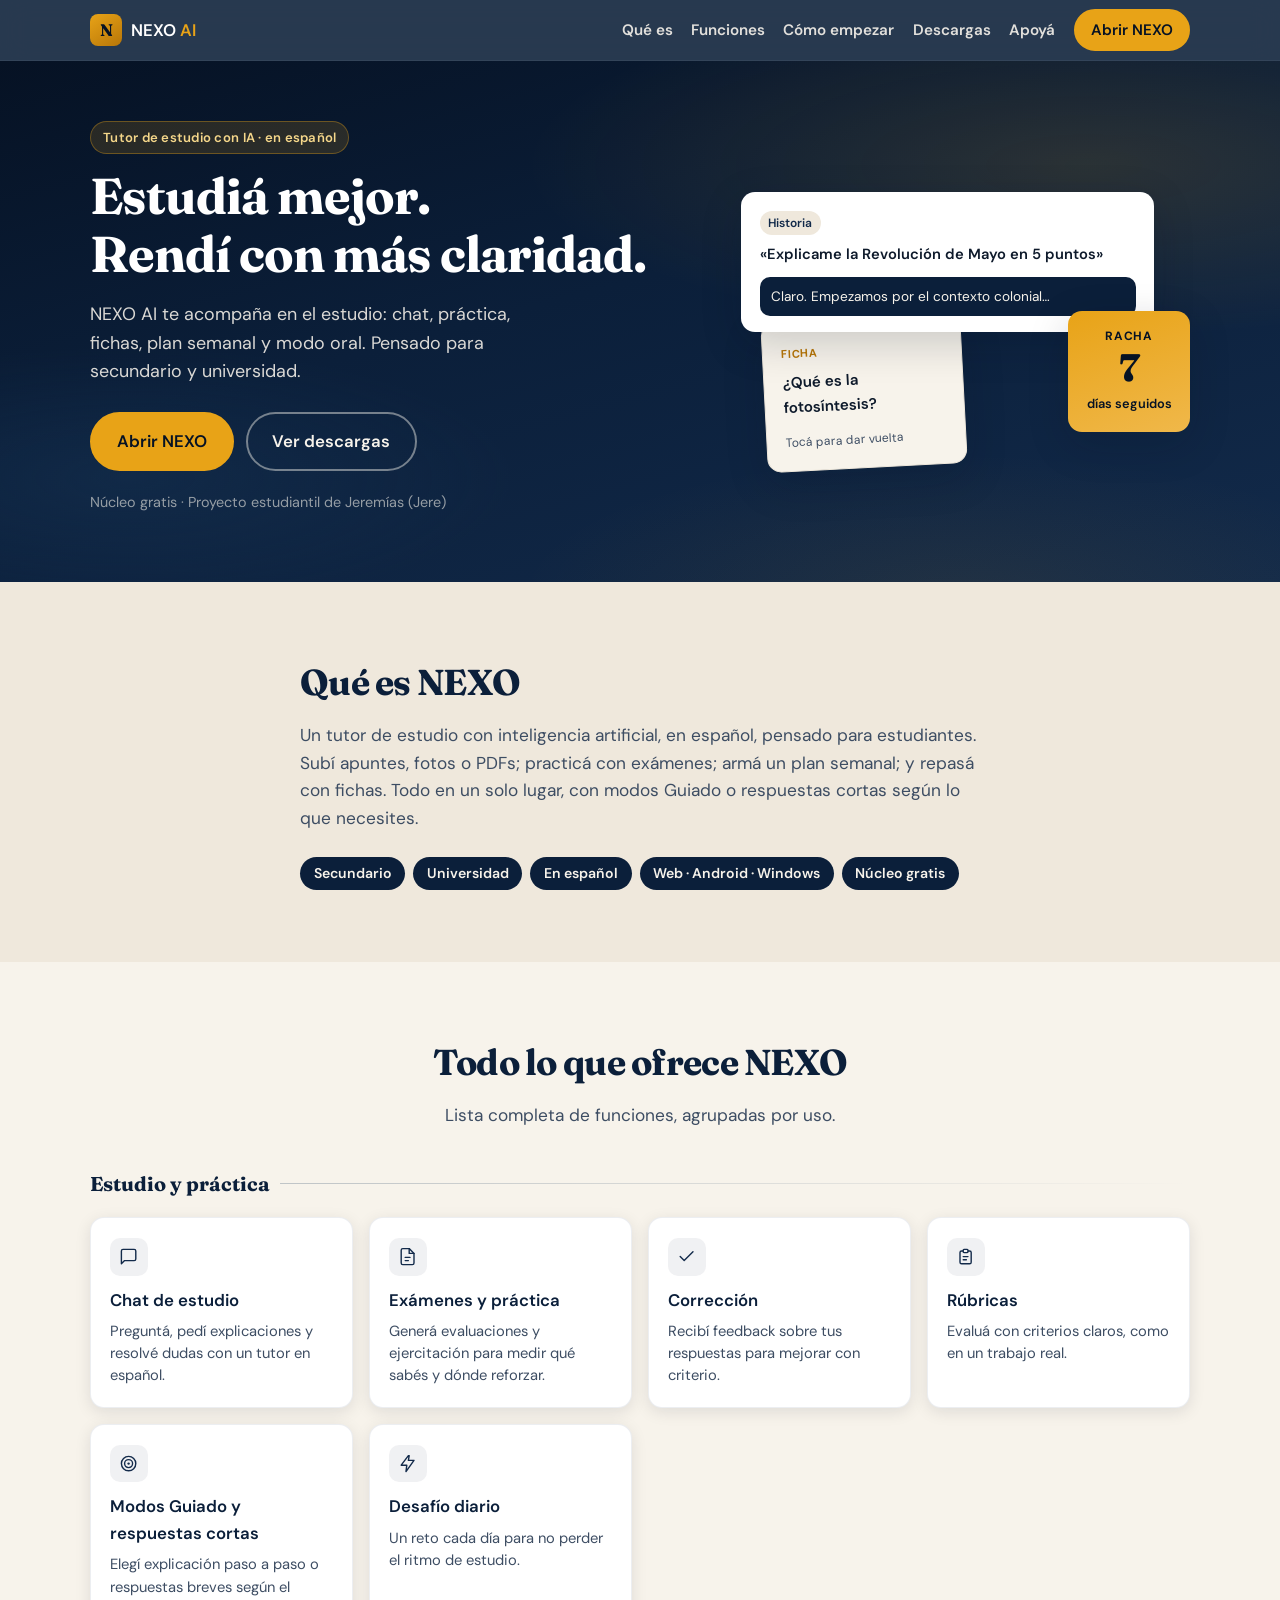
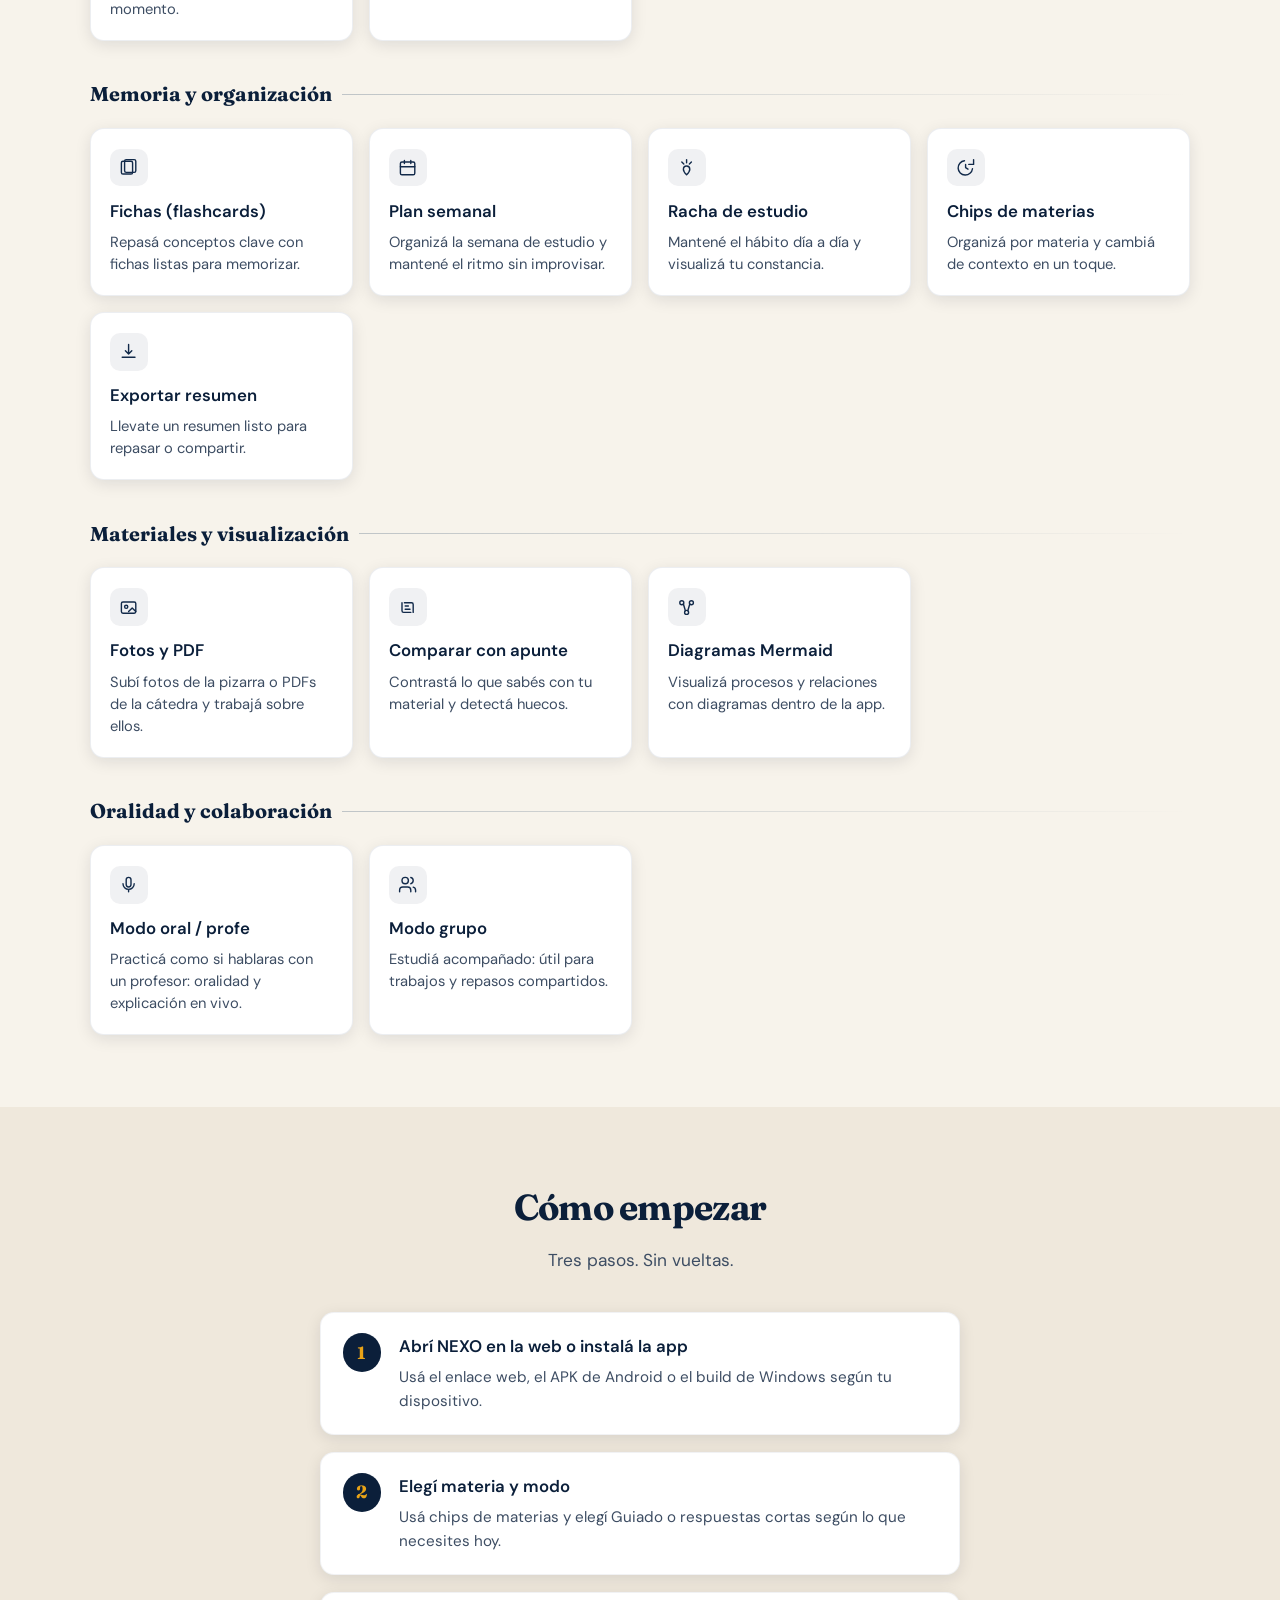
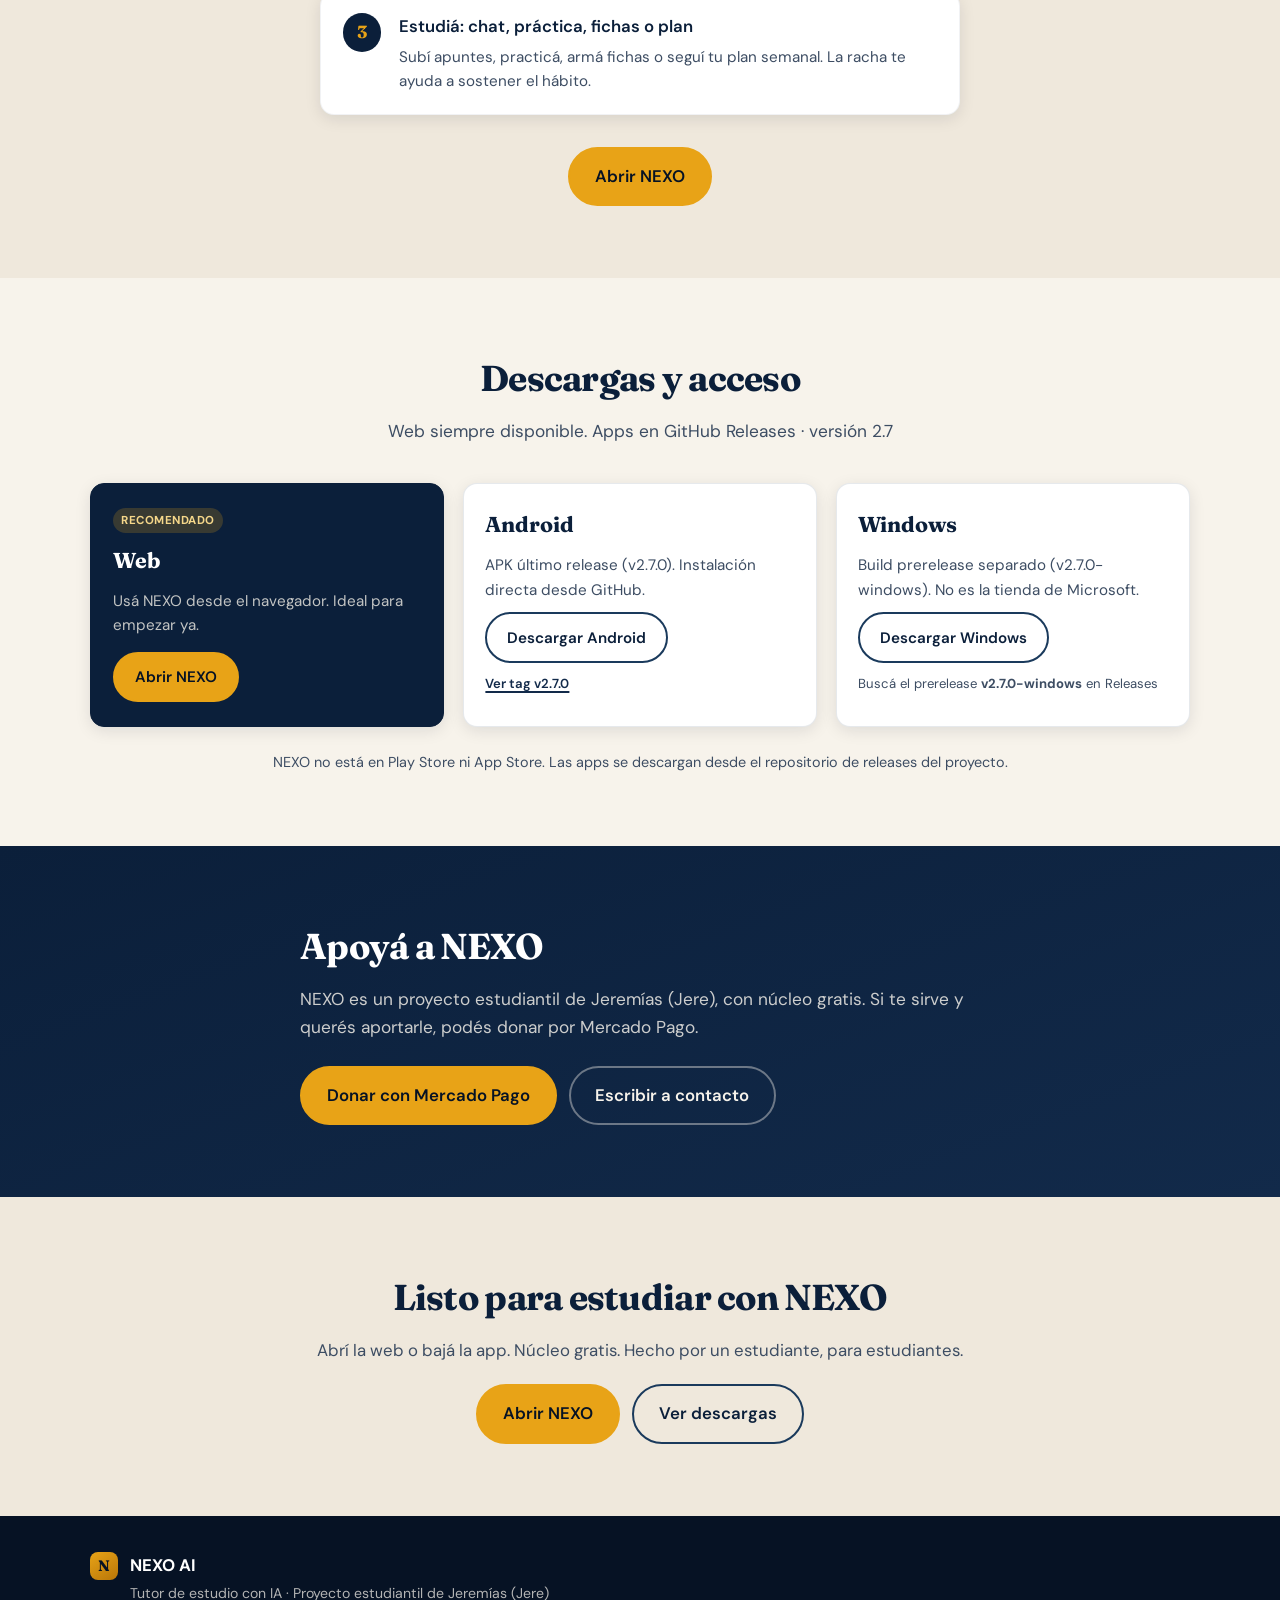
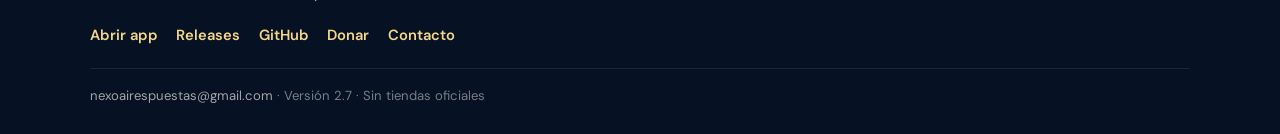
==== commit 15a2215b: "Landing y README: NEXO 2.7.0 (Android Latest, Windows prerelease)" ====
--- a/docs/index.html
+++ b/docs/index.html
@@ -291,7 +291,7 @@
       <div class="container">
         <header class="section-head">
           <h2>Descargas y acceso</h2>
-          <p>Web siempre disponible. Apps en GitHub Releases · versión ~2.6</p>
+          <p>Web siempre disponible. Apps en GitHub Releases · versión 2.7</p>
         </header>
         <div class="download-grid">
           <article class="download-card featured">
@@ -302,15 +302,15 @@
           </article>
           <article class="download-card">
             <h3>Android</h3>
-            <p>APK último release (v2.6.0). Instalación directa desde GitHub.</p>
+            <p>APK último release (v2.7.0). Instalación directa desde GitHub.</p>
             <a class="btn btn-secondary" href="https://github.com/jeremias0707/nexo-ai-descargas/releases/latest" target="_blank" rel="noopener noreferrer">Descargar Android</a>
-            <p class="download-meta"><a href="https://github.com/jeremias0707/nexo-ai-descargas/releases/tag/v2.6.0" target="_blank" rel="noopener noreferrer">Ver tag v2.6.0</a></p>
+            <p class="download-meta"><a href="https://github.com/jeremias0707/nexo-ai-descargas/releases/tag/v2.7.0" target="_blank" rel="noopener noreferrer">Ver tag v2.7.0</a></p>
           </article>
           <article class="download-card">
             <h3>Windows</h3>
-            <p>Build prerelease separado (v2.6.0-windows). No es la tienda de Microsoft.</p>
+            <p>Build prerelease separado (v2.7.0-windows). No es la tienda de Microsoft.</p>
             <a class="btn btn-secondary" href="https://github.com/jeremias0707/nexo-ai-descargas/releases" target="_blank" rel="noopener noreferrer">Descargar Windows</a>
-            <p class="download-meta">Buscá el prerelease <strong>v2.6.0-windows</strong> en Releases</p>
+            <p class="download-meta">Buscá el prerelease <strong>v2.7.0-windows</strong> en Releases</p>
           </article>
         </div>
         <p class="store-note">NEXO no está en Play Store ni App Store. Las apps se descargan desde el repositorio de releases del proyecto.</p>
@@ -363,7 +363,7 @@
       </nav>
       <p class="footer-meta">
         <a href="mailto:nexoairespuestas@gmail.com">nexoairespuestas@gmail.com</a>
-        · Versión 2.6 · Sin tiendas oficiales
+        · Versión 2.7 · Sin tiendas oficiales
       </p>
     </div>
   </footer>
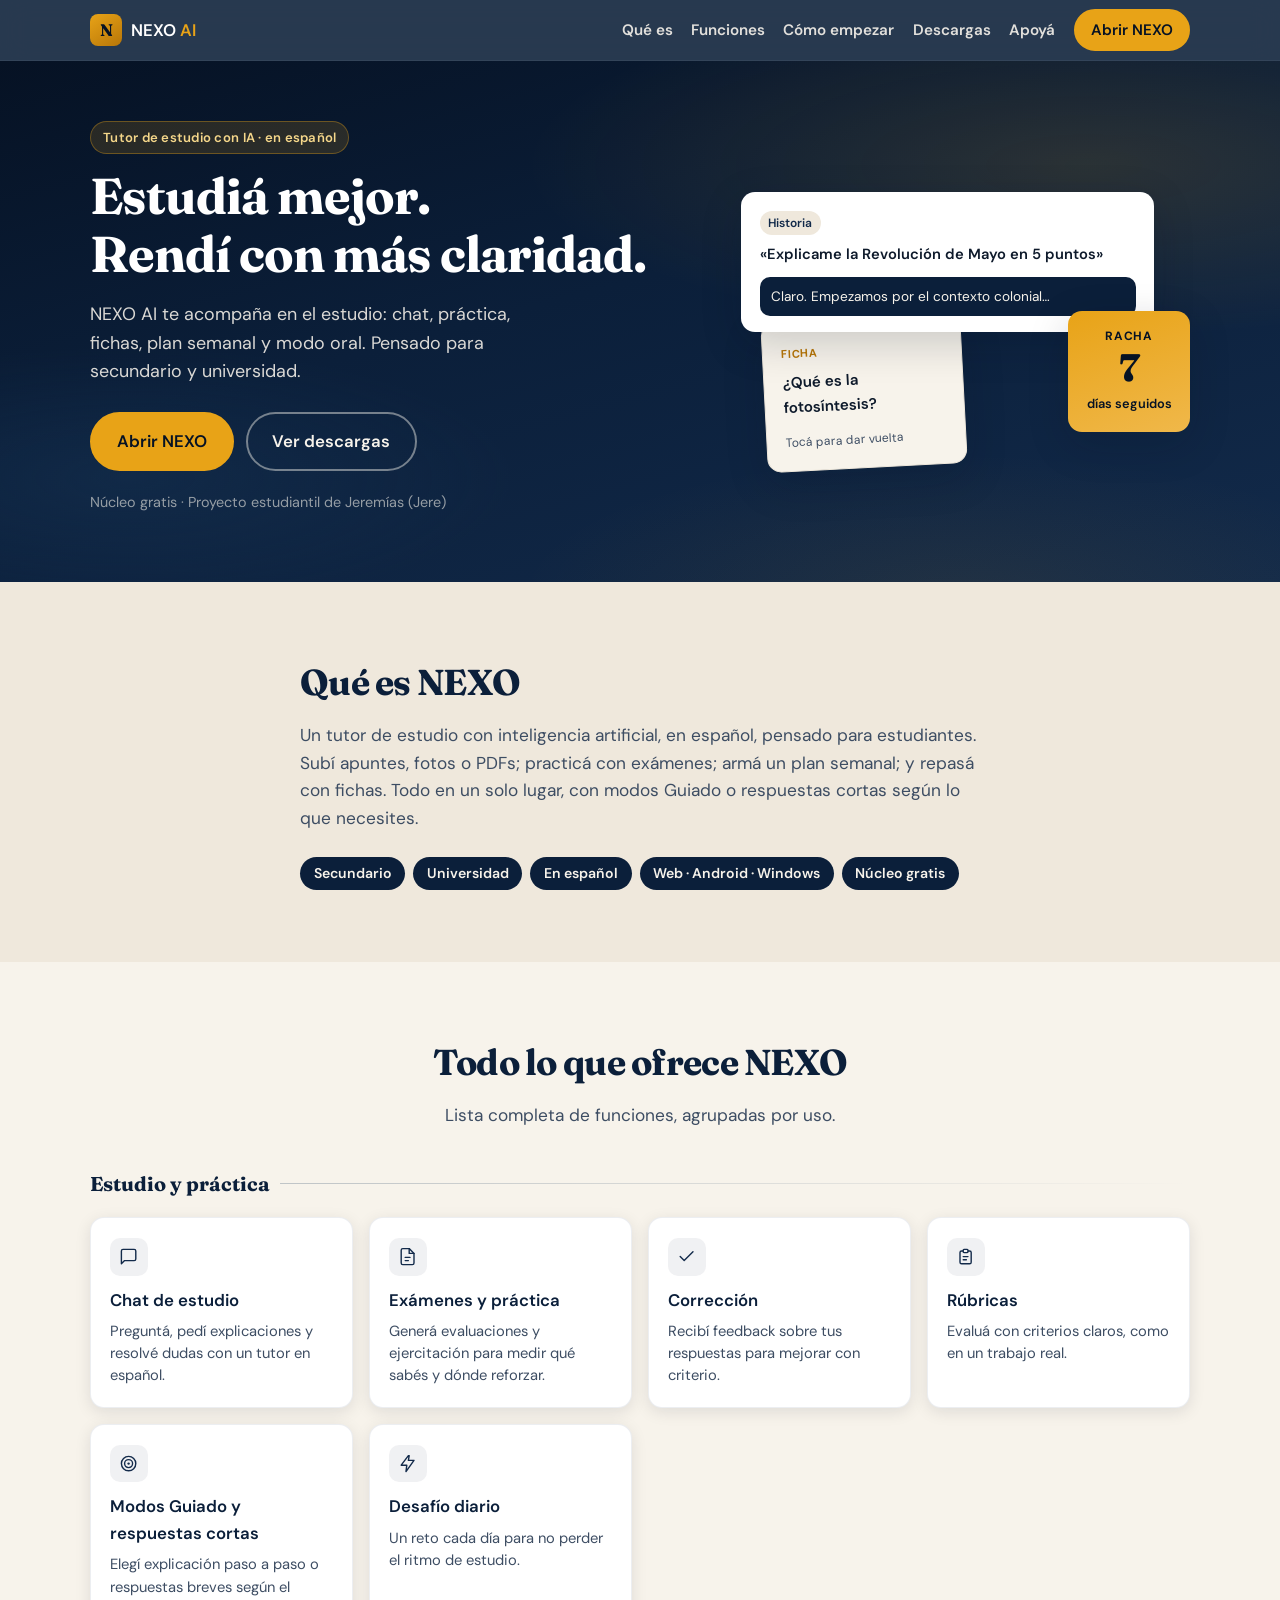
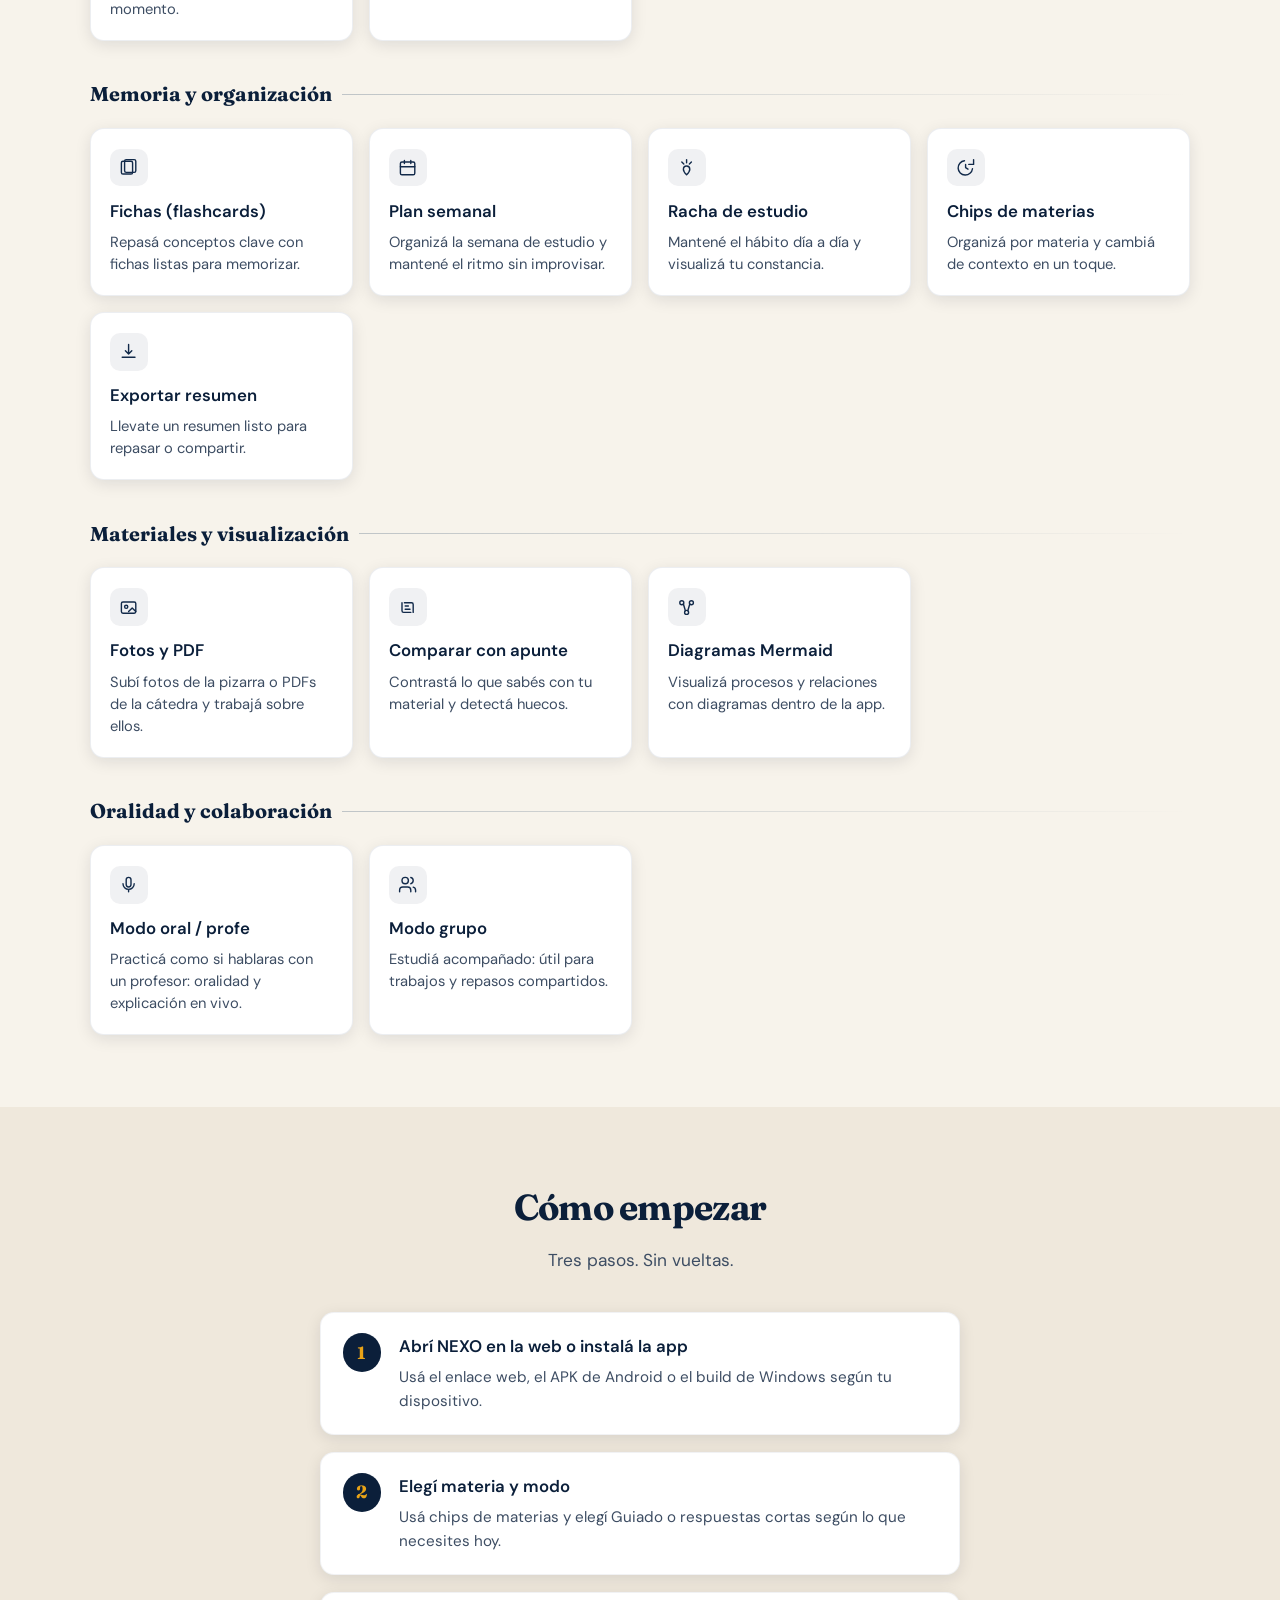
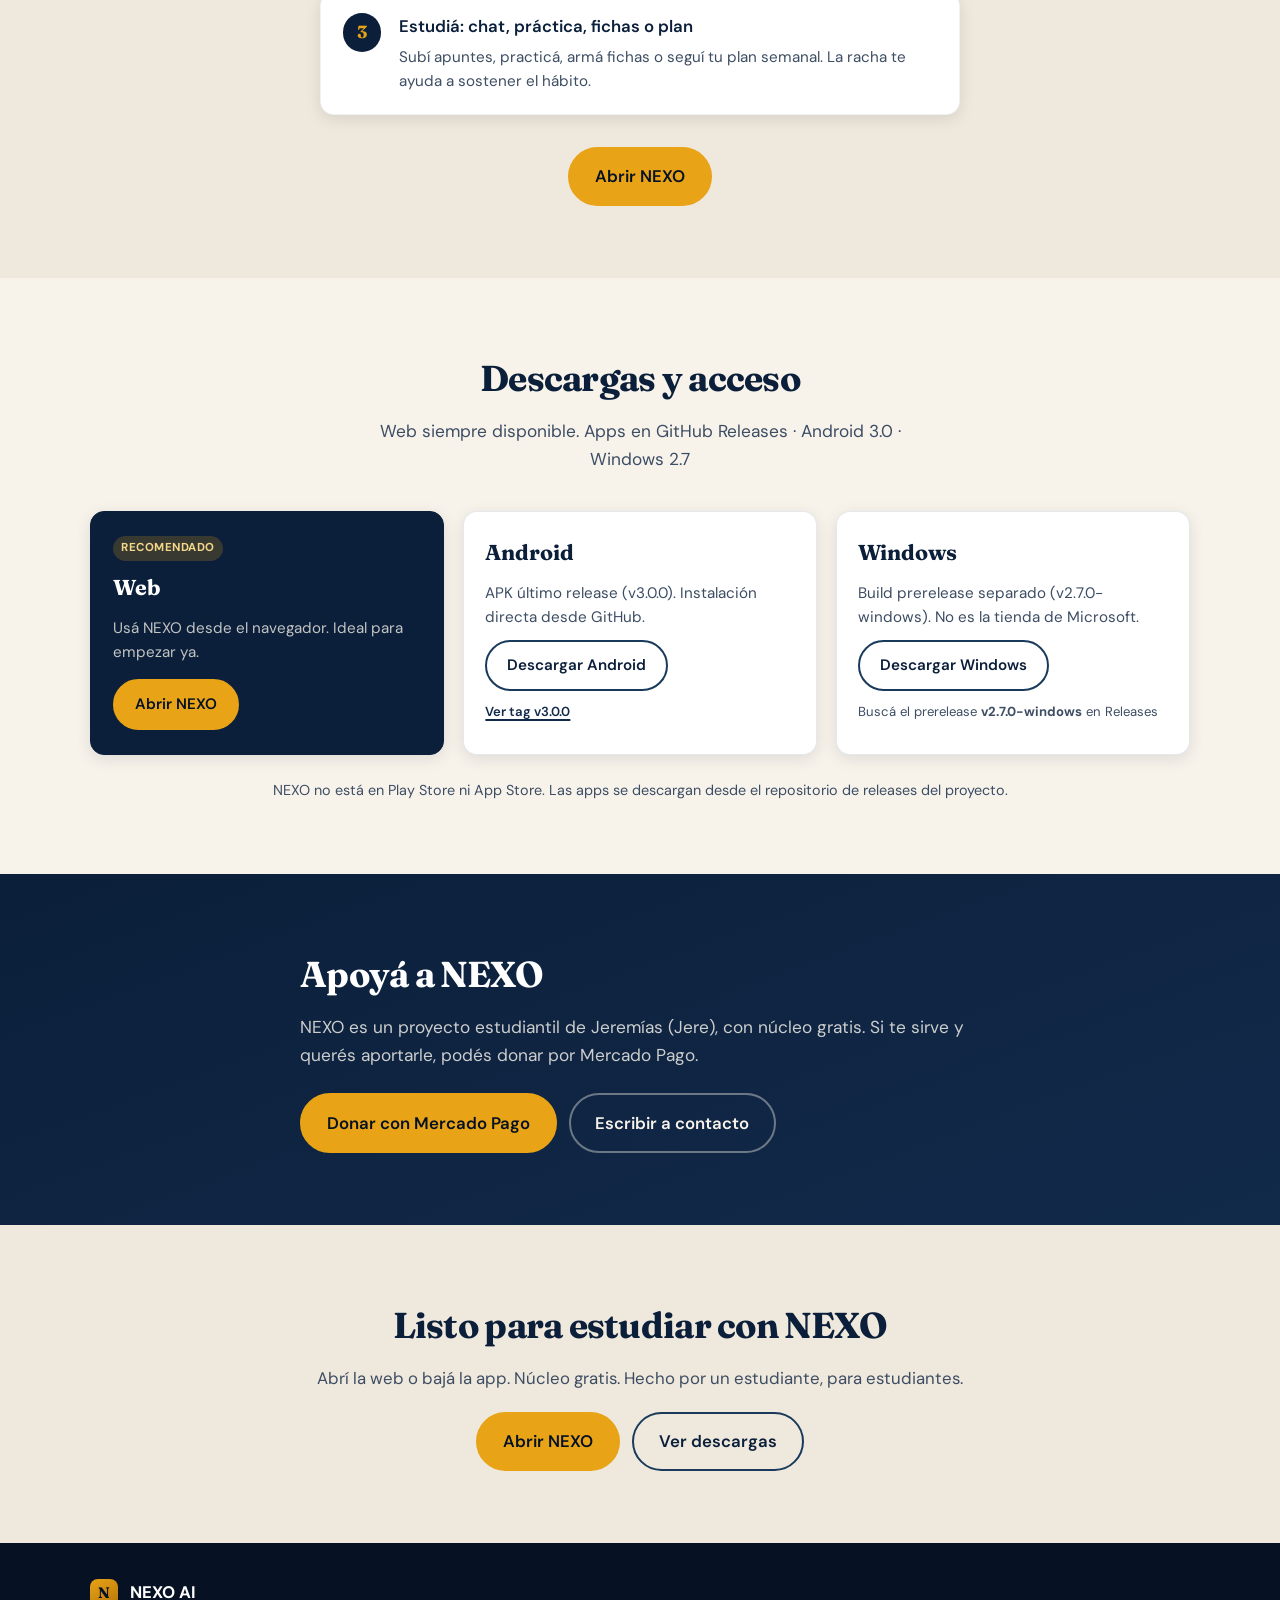
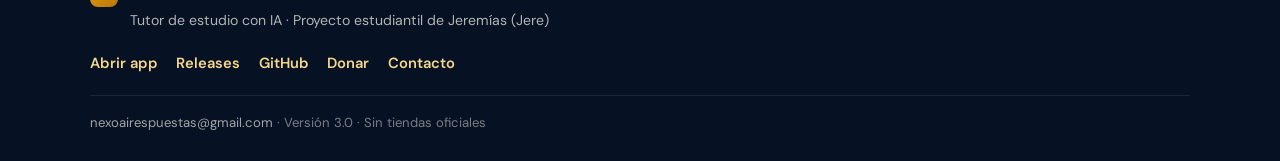
==== commit 92a30c5f: "Landing y README: NEXO 3.0.0 (Android Latest; Windows sigue 2.7.0 prerelease)" ====
--- a/docs/index.html
+++ b/docs/index.html
@@ -291,7 +291,7 @@
       <div class="container">
         <header class="section-head">
           <h2>Descargas y acceso</h2>
-          <p>Web siempre disponible. Apps en GitHub Releases · versión 2.7</p>
+          <p>Web siempre disponible. Apps en GitHub Releases · Android 3.0 · Windows 2.7</p>
         </header>
         <div class="download-grid">
           <article class="download-card featured">
@@ -302,9 +302,9 @@
           </article>
           <article class="download-card">
             <h3>Android</h3>
-            <p>APK último release (v2.7.0). Instalación directa desde GitHub.</p>
+            <p>APK último release (v3.0.0). Instalación directa desde GitHub.</p>
             <a class="btn btn-secondary" href="https://github.com/jeremias0707/nexo-ai-descargas/releases/latest" target="_blank" rel="noopener noreferrer">Descargar Android</a>
-            <p class="download-meta"><a href="https://github.com/jeremias0707/nexo-ai-descargas/releases/tag/v2.7.0" target="_blank" rel="noopener noreferrer">Ver tag v2.7.0</a></p>
+            <p class="download-meta"><a href="https://github.com/jeremias0707/nexo-ai-descargas/releases/tag/v3.0.0" target="_blank" rel="noopener noreferrer">Ver tag v3.0.0</a></p>
           </article>
           <article class="download-card">
             <h3>Windows</h3>
@@ -363,7 +363,7 @@
       </nav>
       <p class="footer-meta">
         <a href="mailto:nexoairespuestas@gmail.com">nexoairespuestas@gmail.com</a>
-        · Versión 2.7 · Sin tiendas oficiales
+        · Versión 3.0 · Sin tiendas oficiales
       </p>
     </div>
   </footer>
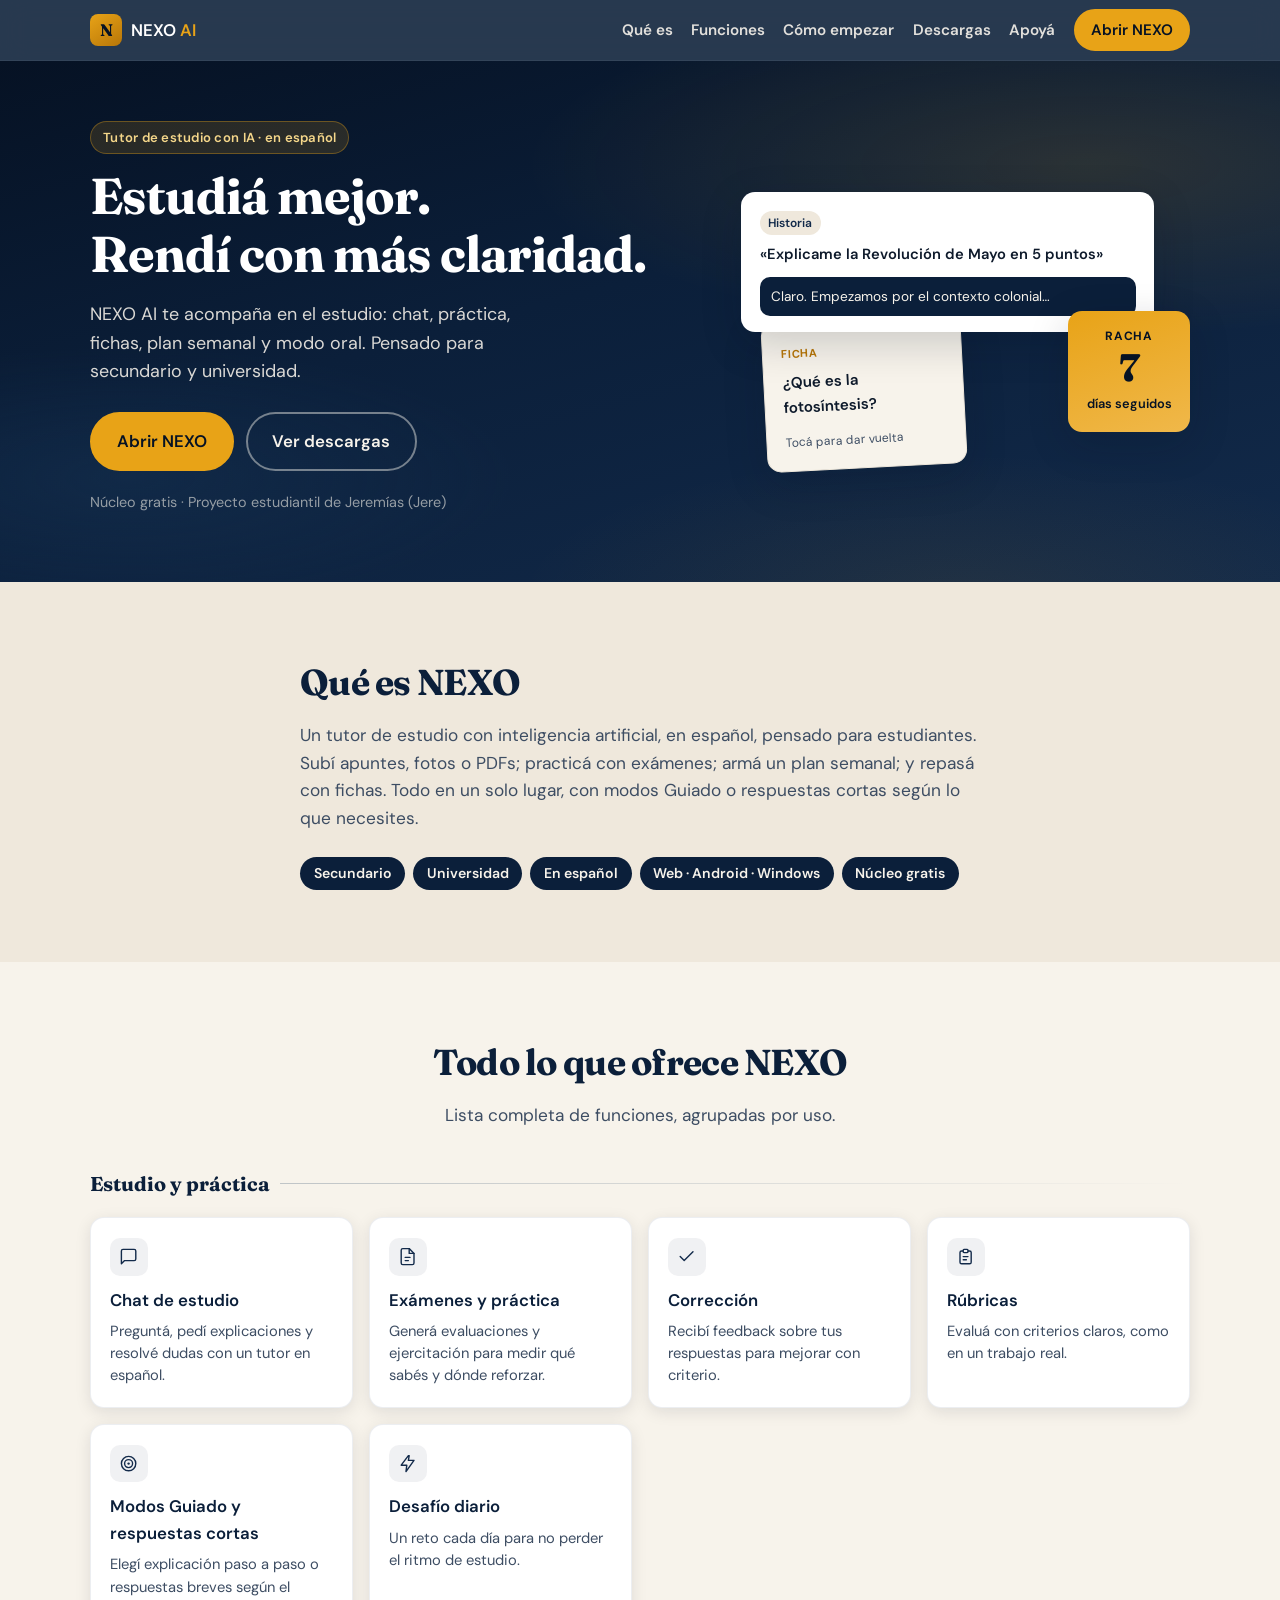
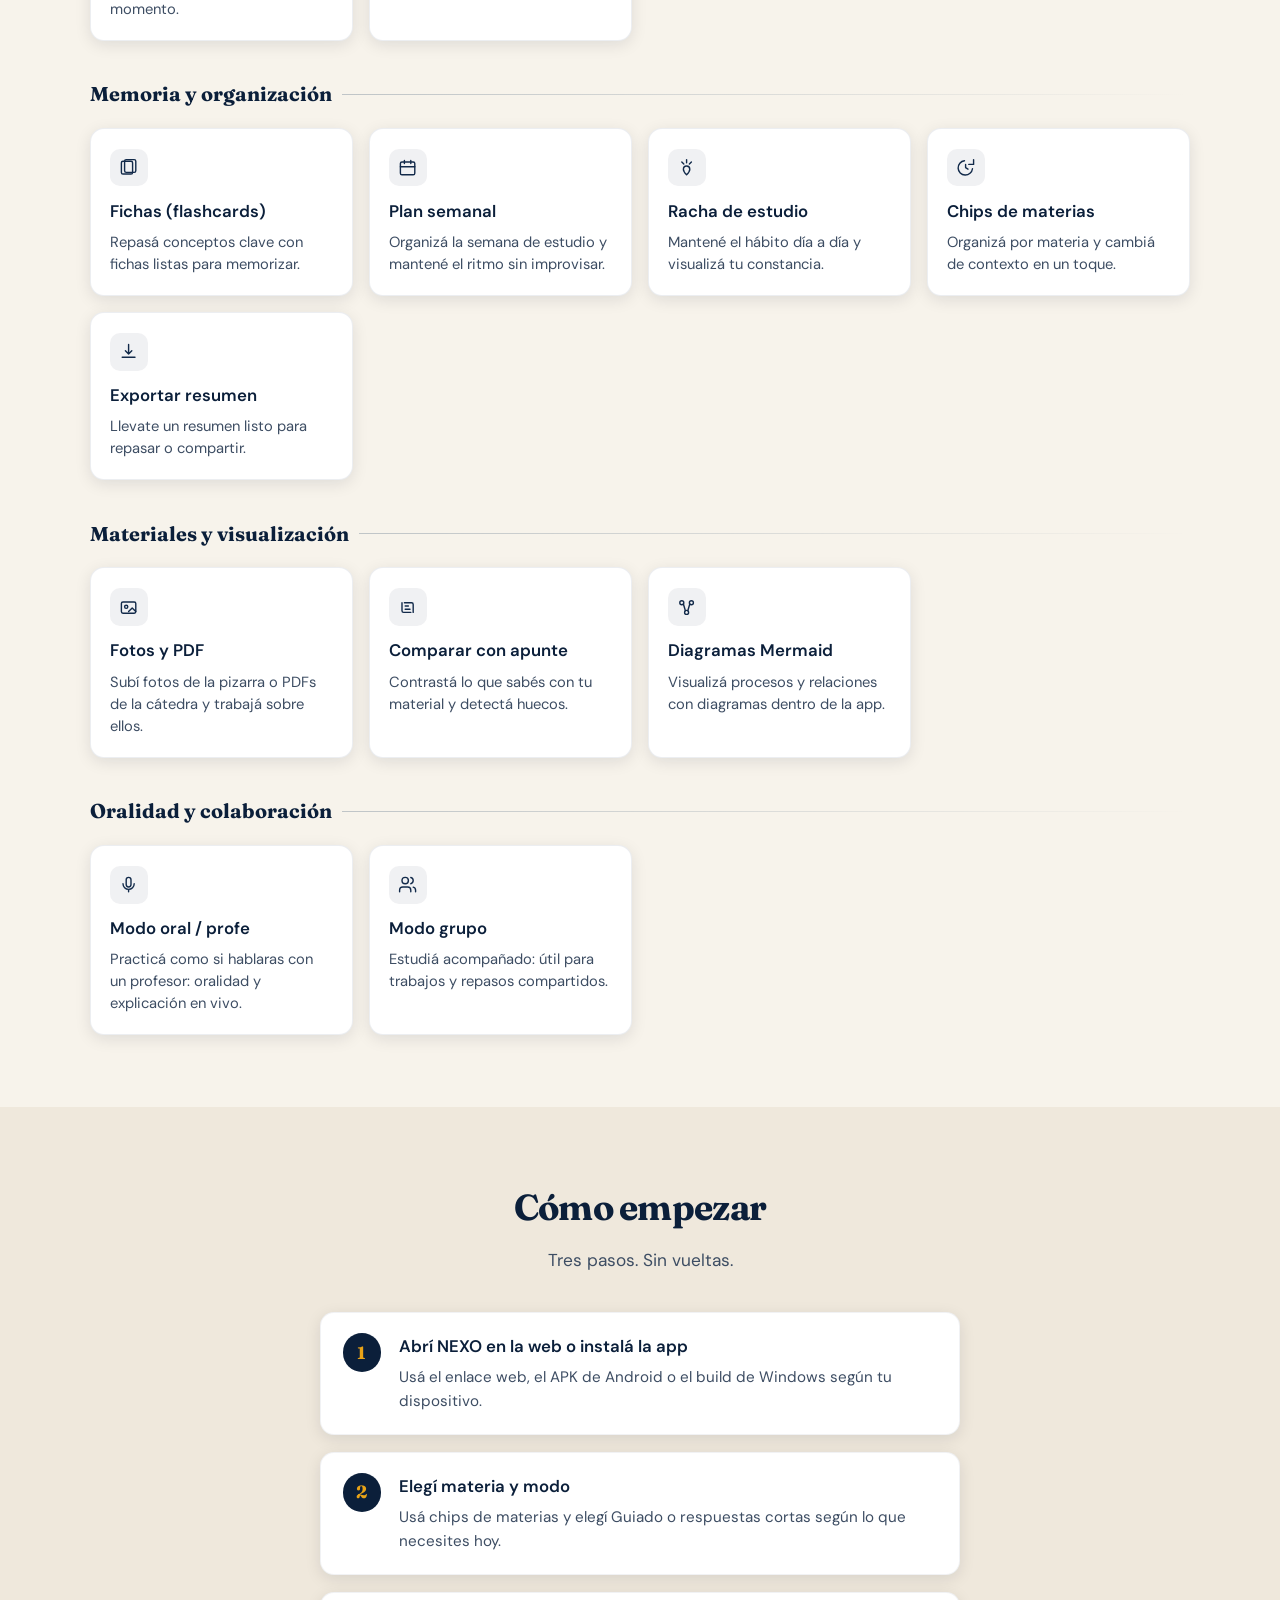
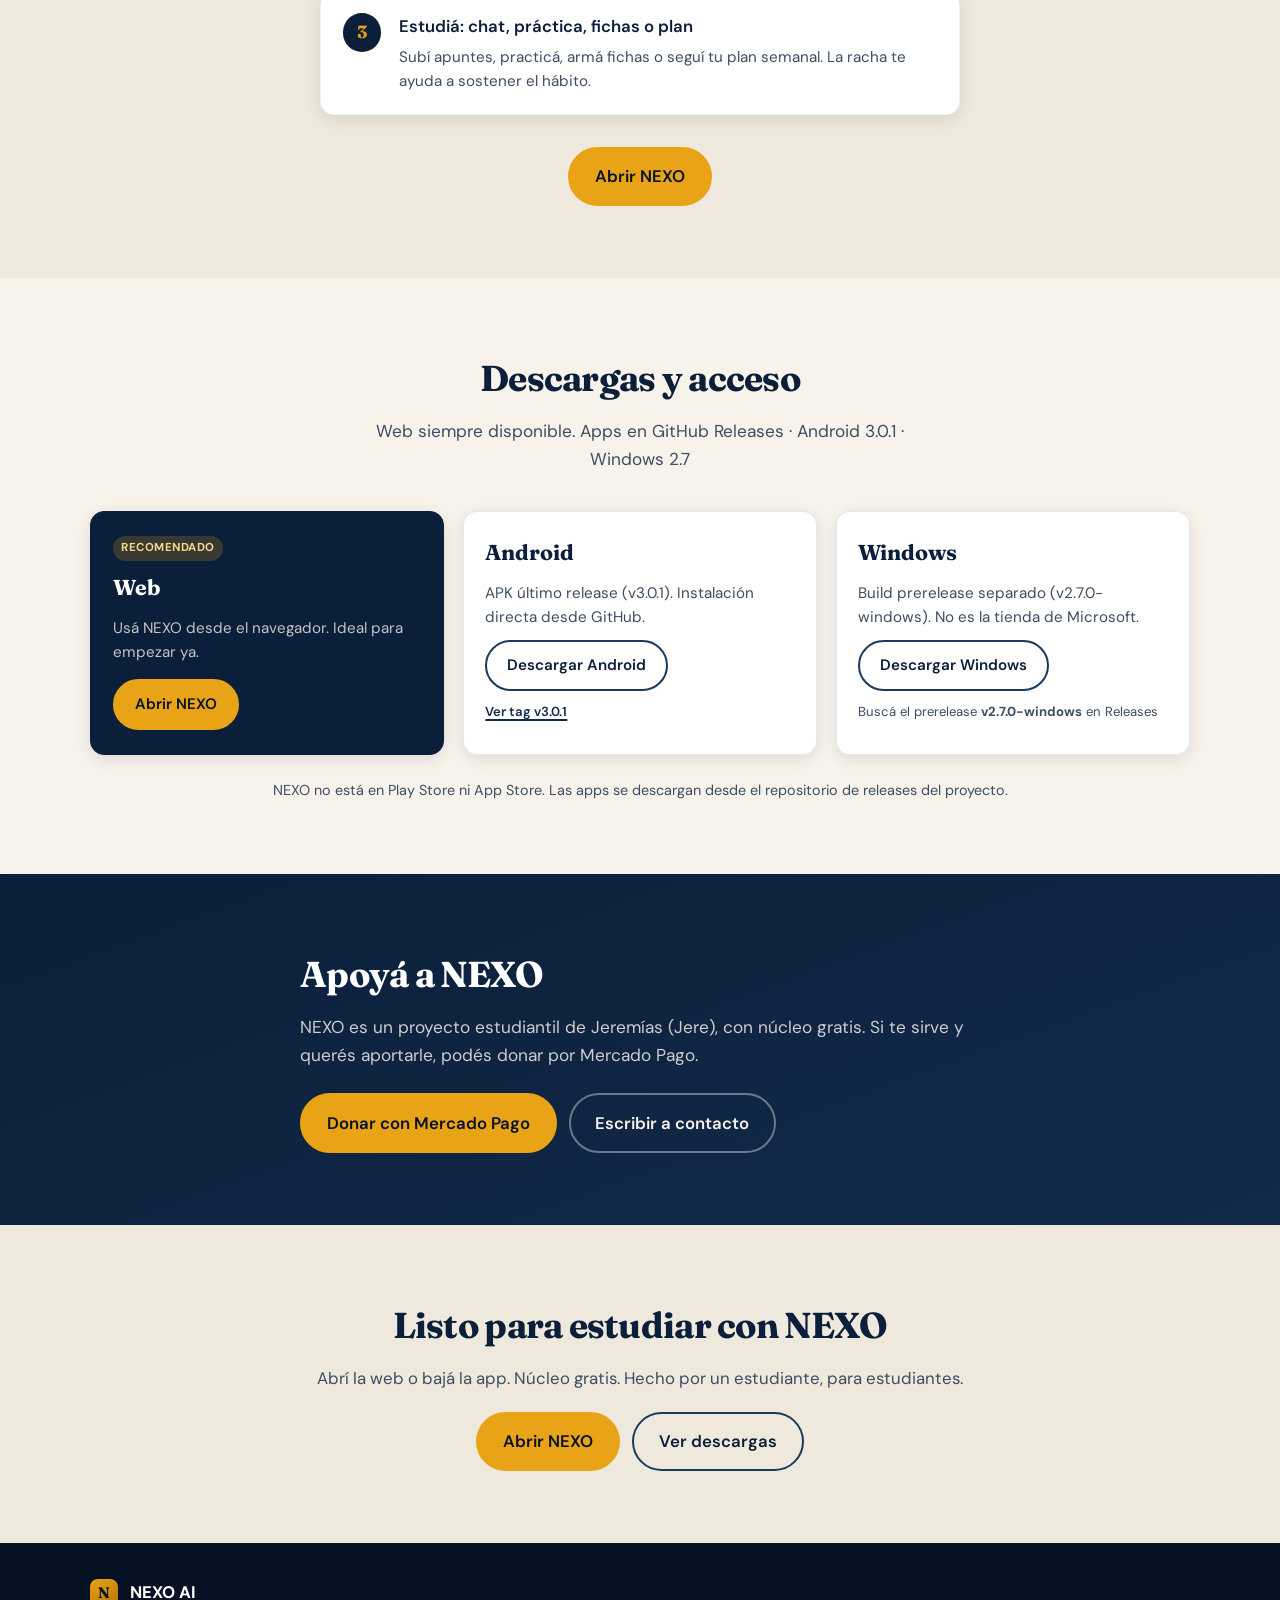
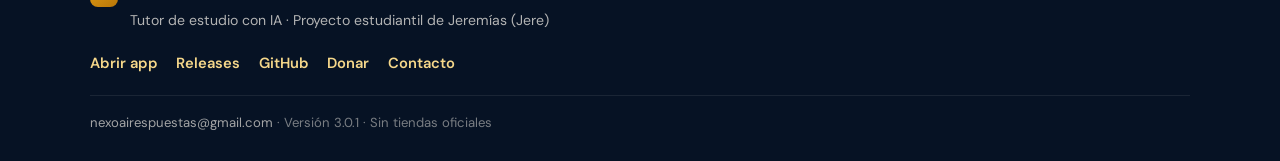
==== commit 0390e283: "Landing y README: NEXO 3.0.1 (Android Latest; Windows sigue 2.7.0)" ====
--- a/docs/index.html
+++ b/docs/index.html
@@ -291,7 +291,7 @@
       <div class="container">
         <header class="section-head">
           <h2>Descargas y acceso</h2>
-          <p>Web siempre disponible. Apps en GitHub Releases · Android 3.0 · Windows 2.7</p>
+          <p>Web siempre disponible. Apps en GitHub Releases · Android 3.0.1 · Windows 2.7</p>
         </header>
         <div class="download-grid">
           <article class="download-card featured">
@@ -302,9 +302,9 @@
           </article>
           <article class="download-card">
             <h3>Android</h3>
-            <p>APK último release (v3.0.0). Instalación directa desde GitHub.</p>
+            <p>APK último release (v3.0.1). Instalación directa desde GitHub.</p>
             <a class="btn btn-secondary" href="https://github.com/jeremias0707/nexo-ai-descargas/releases/latest" target="_blank" rel="noopener noreferrer">Descargar Android</a>
-            <p class="download-meta"><a href="https://github.com/jeremias0707/nexo-ai-descargas/releases/tag/v3.0.0" target="_blank" rel="noopener noreferrer">Ver tag v3.0.0</a></p>
+            <p class="download-meta"><a href="https://github.com/jeremias0707/nexo-ai-descargas/releases/tag/v3.0.1" target="_blank" rel="noopener noreferrer">Ver tag v3.0.1</a></p>
           </article>
           <article class="download-card">
             <h3>Windows</h3>
@@ -363,7 +363,7 @@
       </nav>
       <p class="footer-meta">
         <a href="mailto:nexoairespuestas@gmail.com">nexoairespuestas@gmail.com</a>
-        · Versión 3.0 · Sin tiendas oficiales
+        · Versión 3.0.1 · Sin tiendas oficiales
       </p>
     </div>
   </footer>
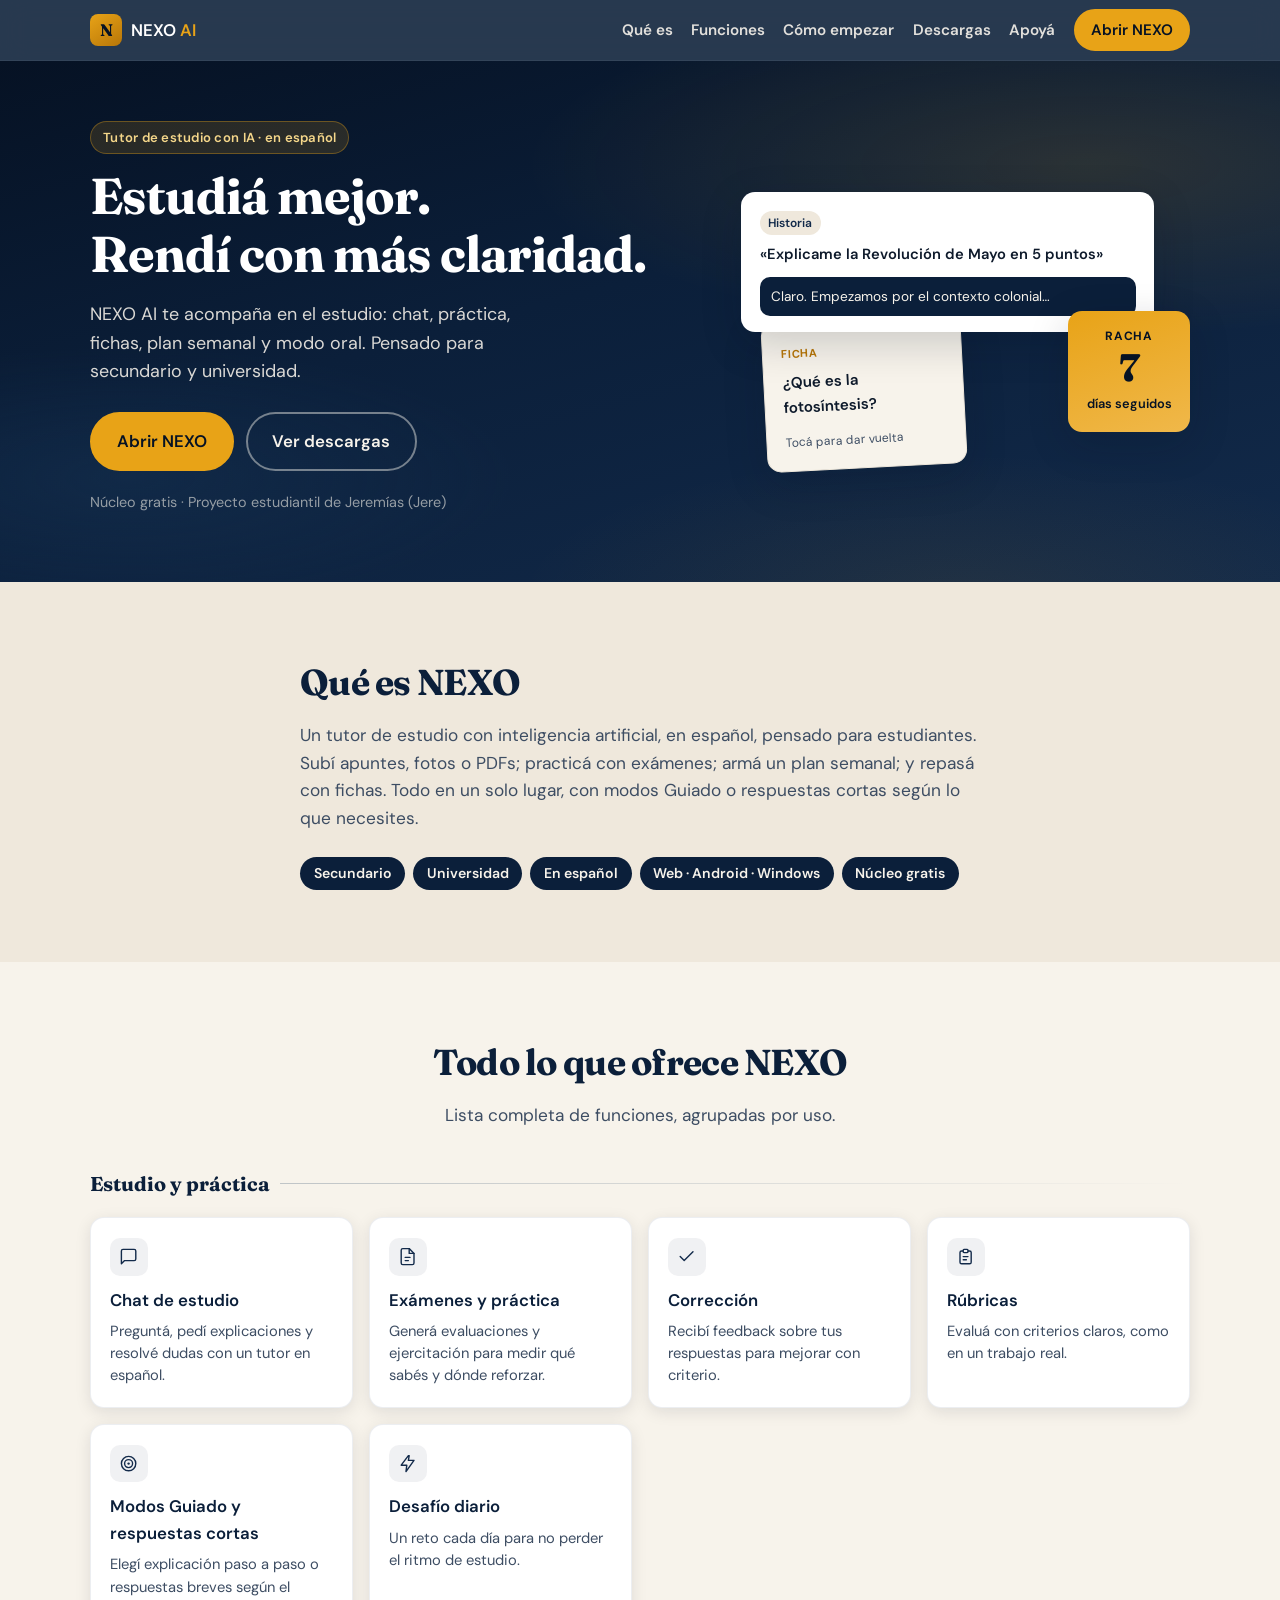
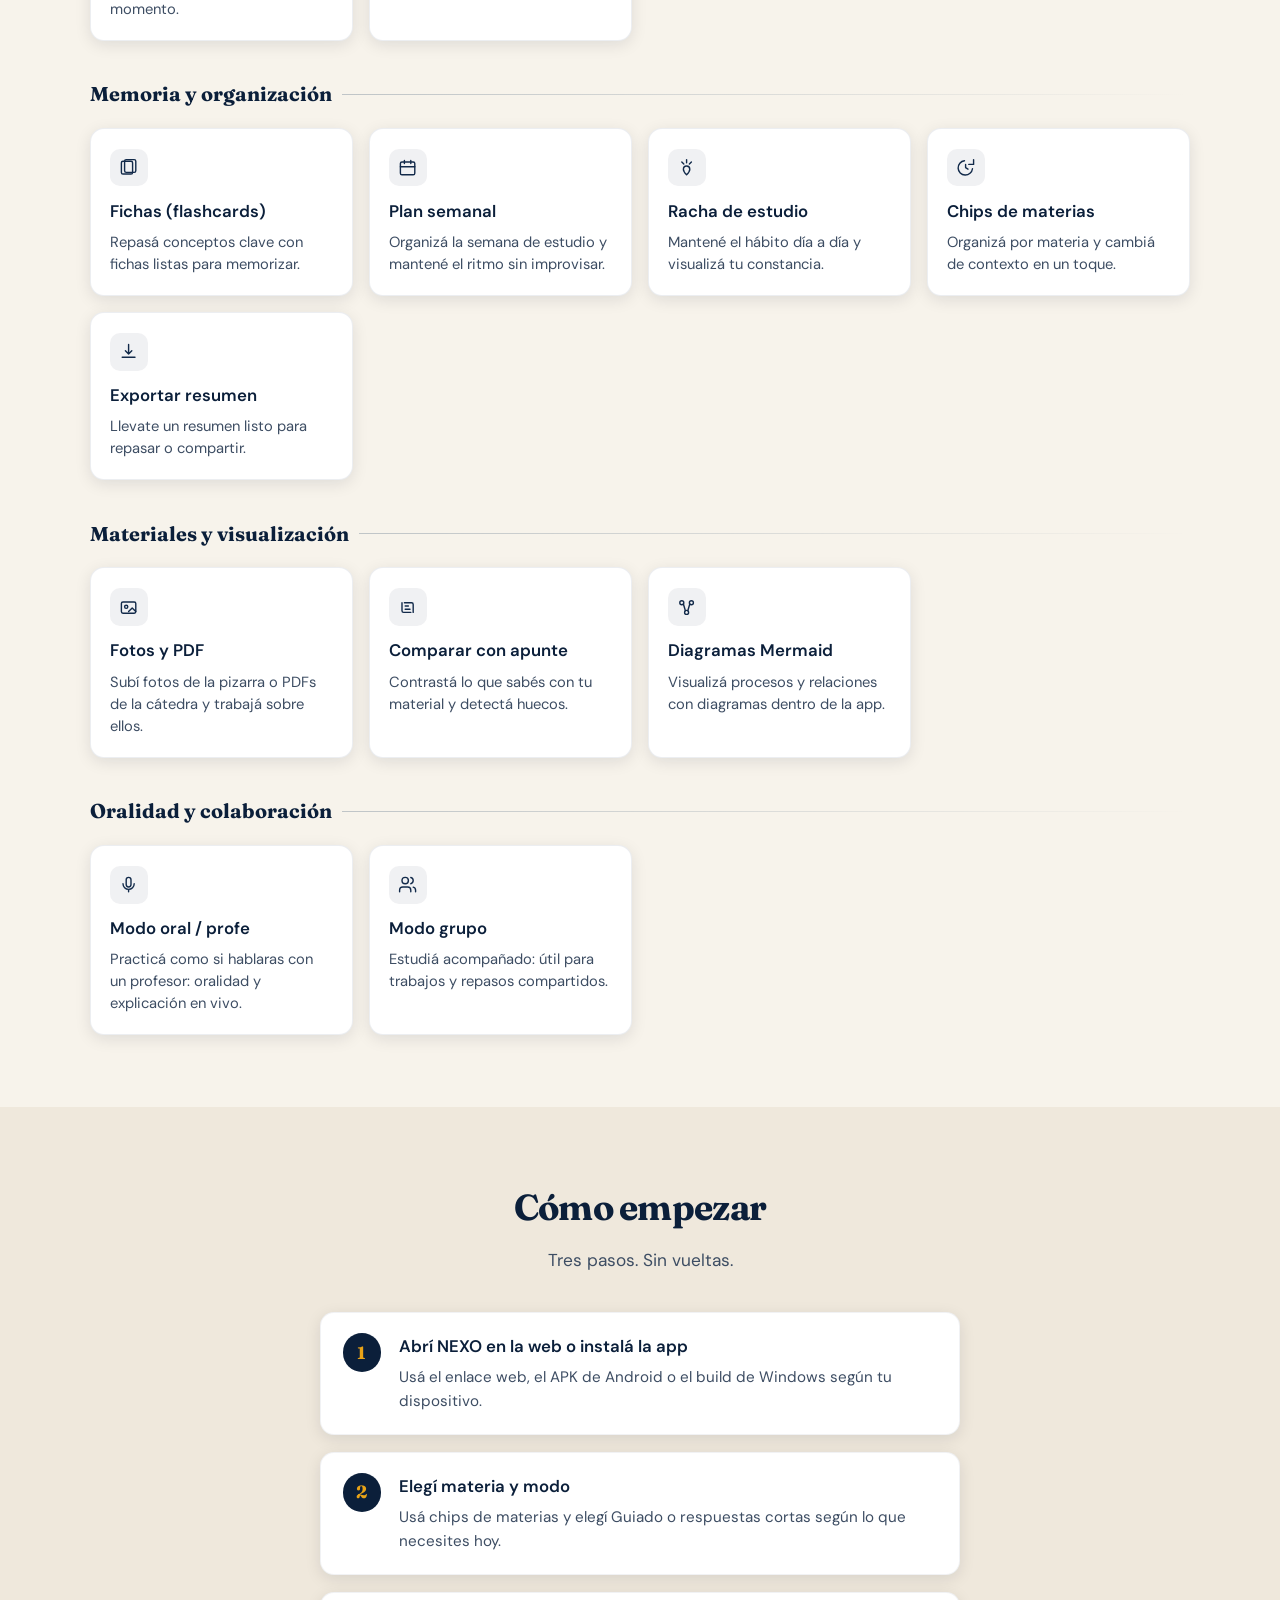
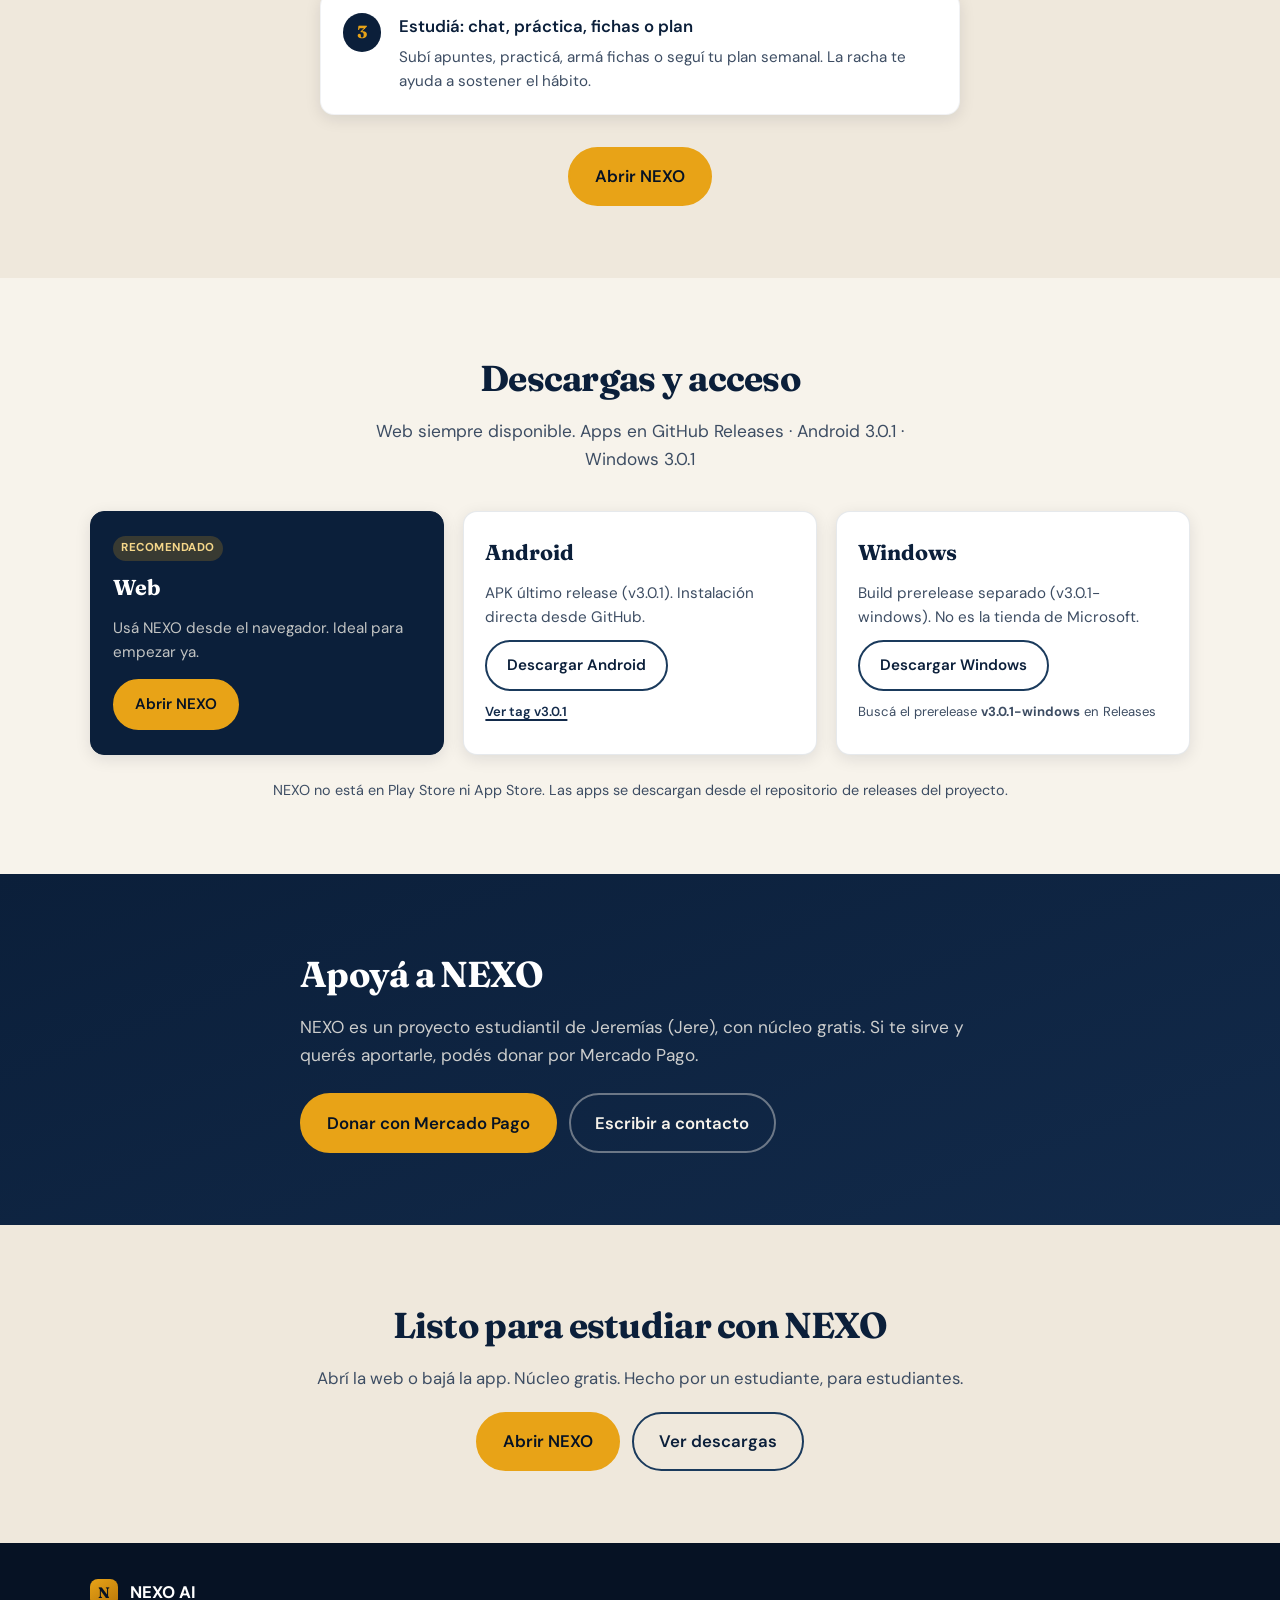
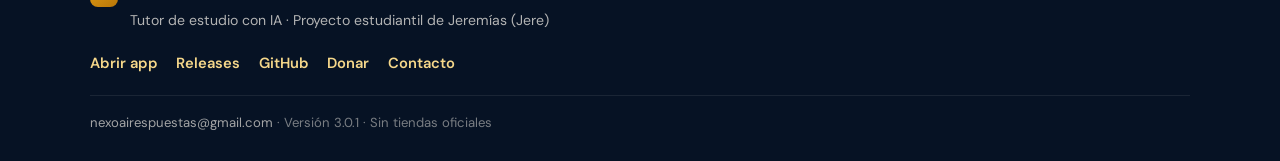
==== commit 34e77c43: "Landing y README: Windows 3.0.1 (prerelease)" ====
--- a/docs/index.html
+++ b/docs/index.html
@@ -291,7 +291,7 @@
       <div class="container">
         <header class="section-head">
           <h2>Descargas y acceso</h2>
-          <p>Web siempre disponible. Apps en GitHub Releases · Android 3.0.1 · Windows 2.7</p>
+          <p>Web siempre disponible. Apps en GitHub Releases · Android 3.0.1 · Windows 3.0.1</p>
         </header>
         <div class="download-grid">
           <article class="download-card featured">
@@ -308,9 +308,9 @@
           </article>
           <article class="download-card">
             <h3>Windows</h3>
-            <p>Build prerelease separado (v2.7.0-windows). No es la tienda de Microsoft.</p>
+            <p>Build prerelease separado (v3.0.1-windows). No es la tienda de Microsoft.</p>
             <a class="btn btn-secondary" href="https://github.com/jeremias0707/nexo-ai-descargas/releases" target="_blank" rel="noopener noreferrer">Descargar Windows</a>
-            <p class="download-meta">Buscá el prerelease <strong>v2.7.0-windows</strong> en Releases</p>
+            <p class="download-meta">Buscá el prerelease <strong>v3.0.1-windows</strong> en Releases</p>
           </article>
         </div>
         <p class="store-note">NEXO no está en Play Store ni App Store. Las apps se descargan desde el repositorio de releases del proyecto.</p>
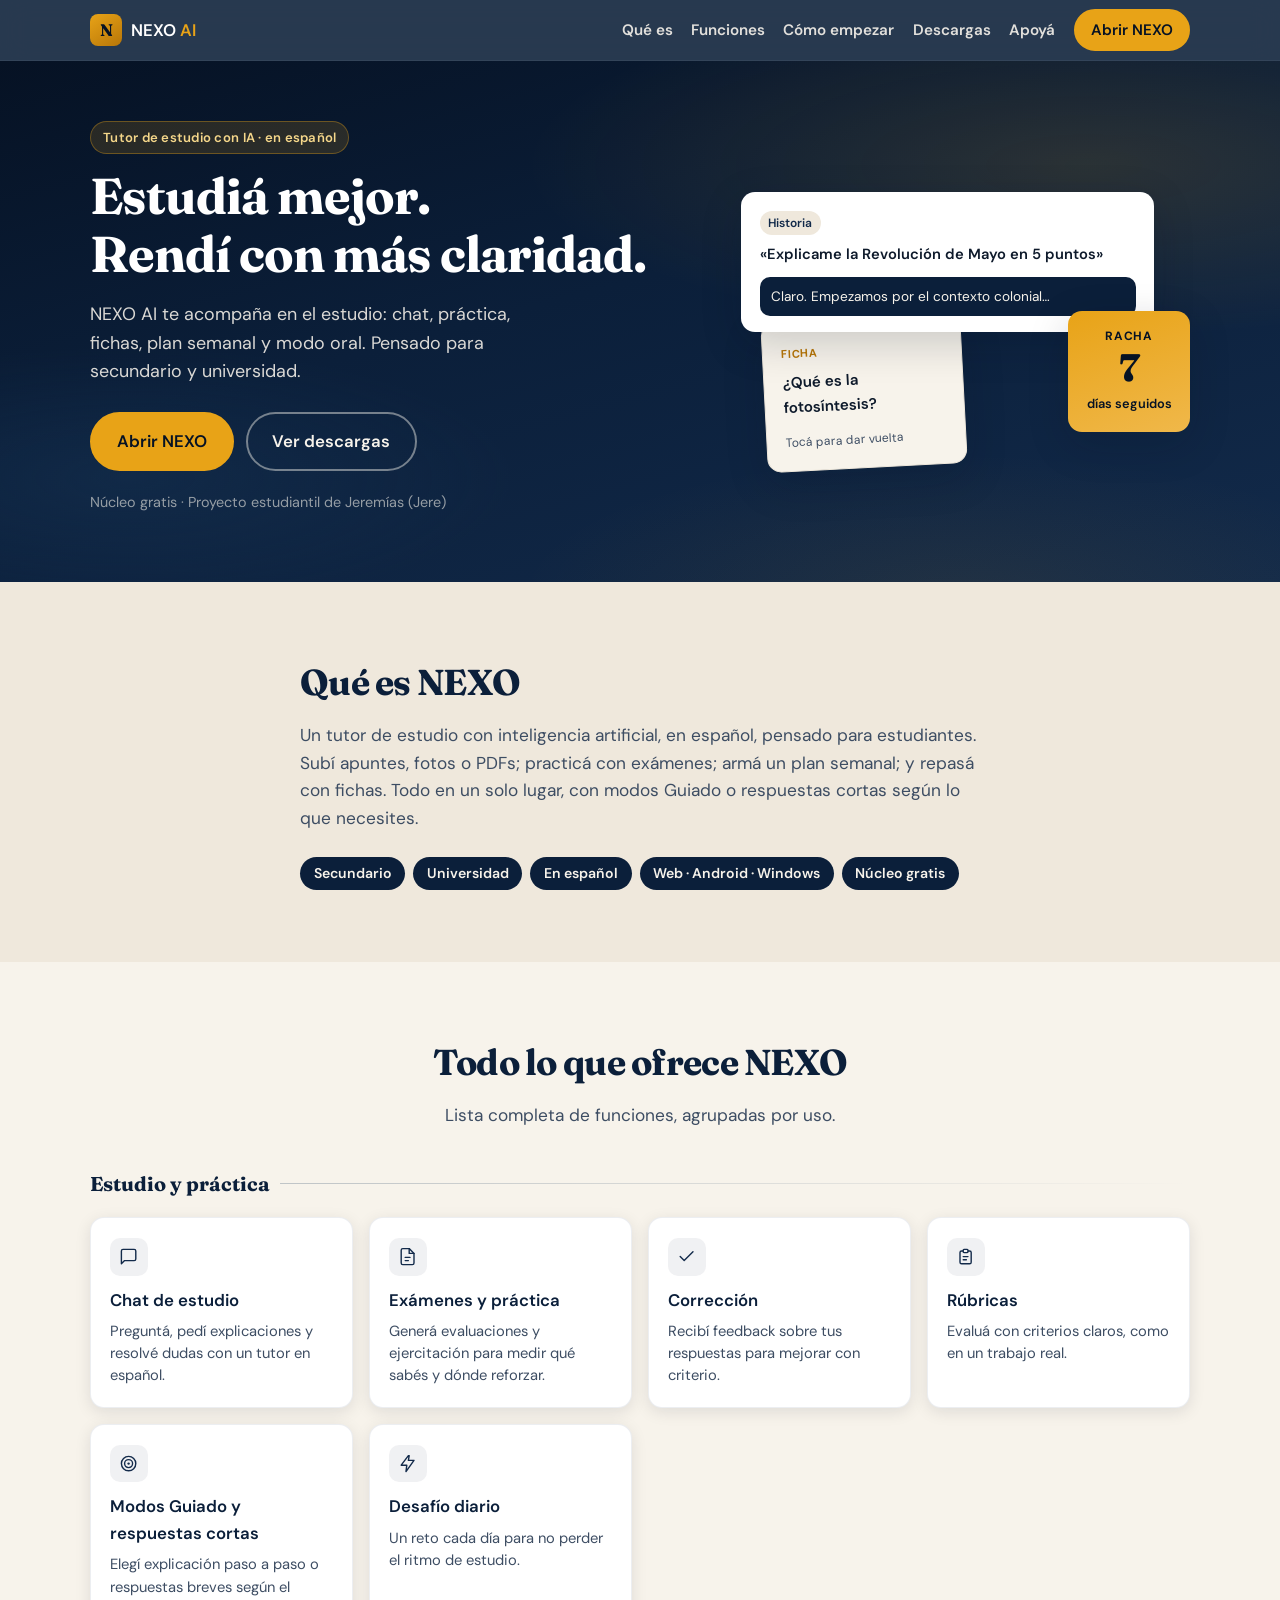
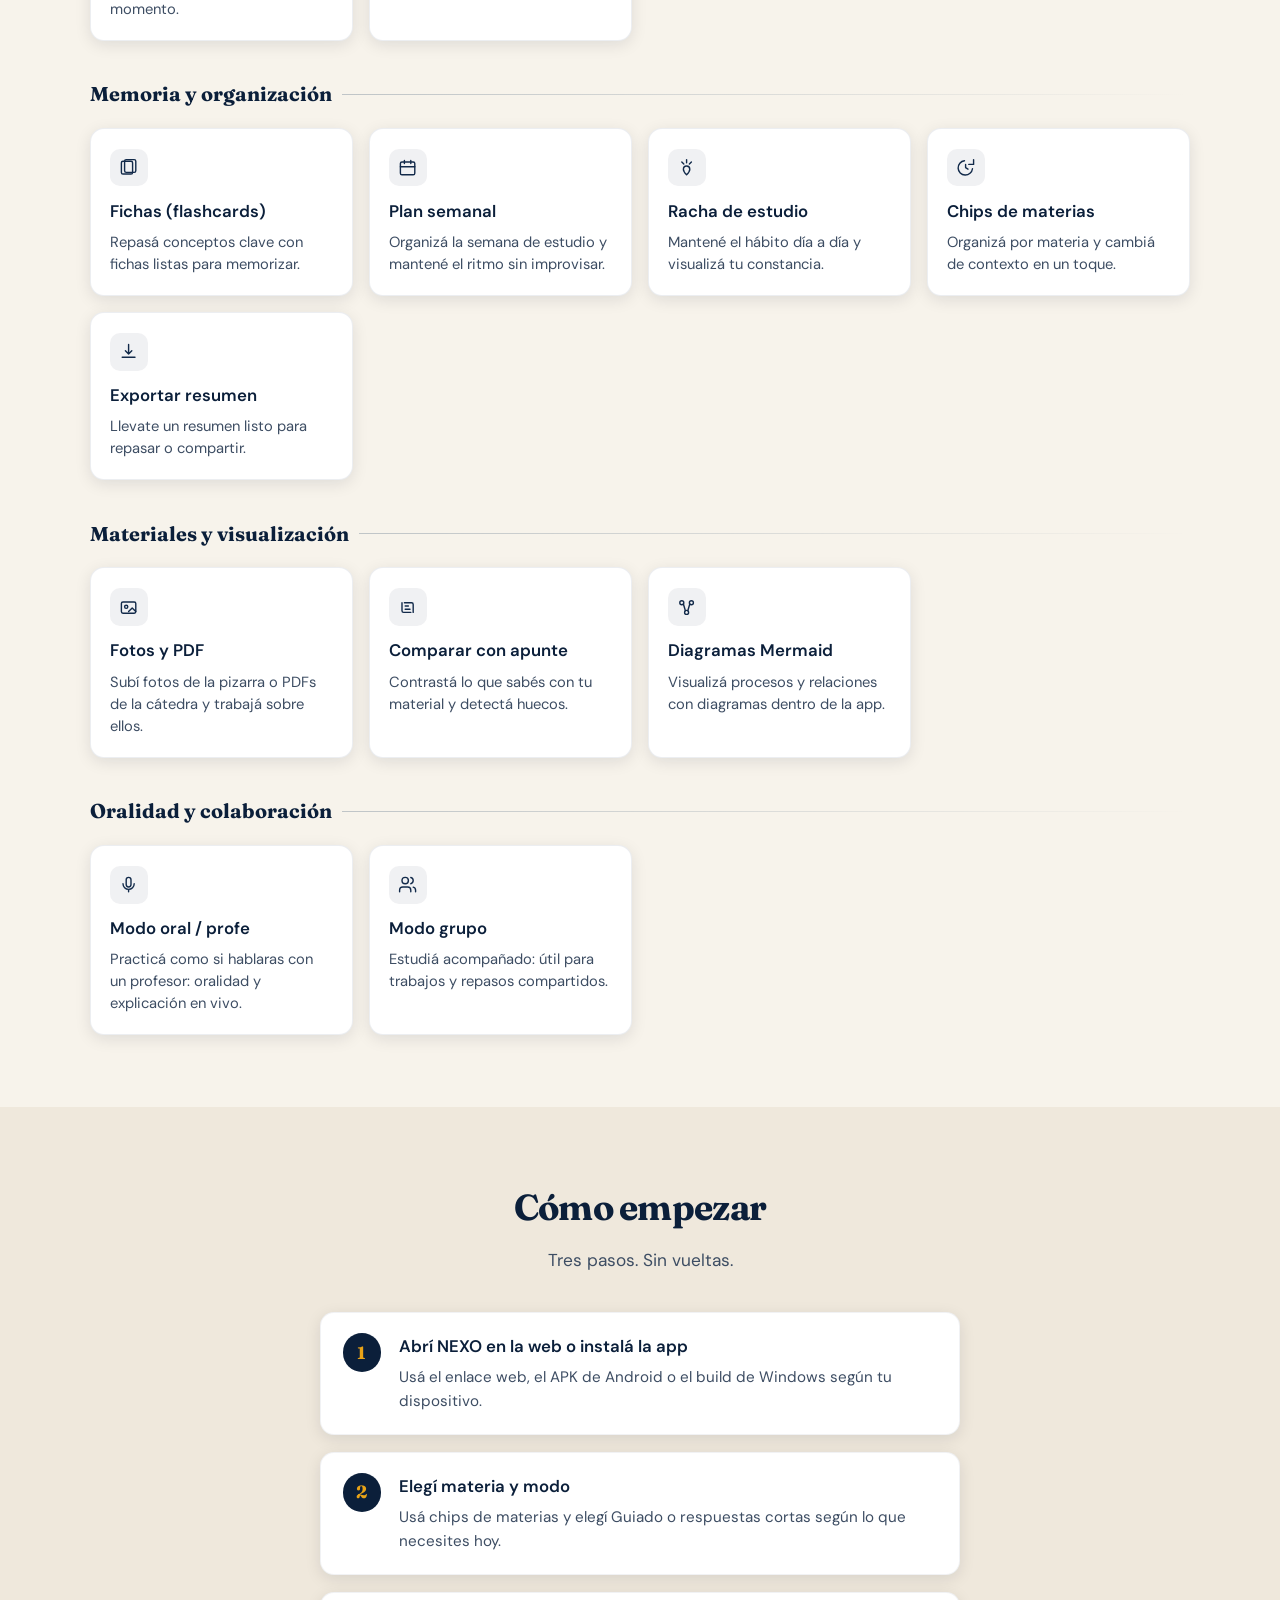
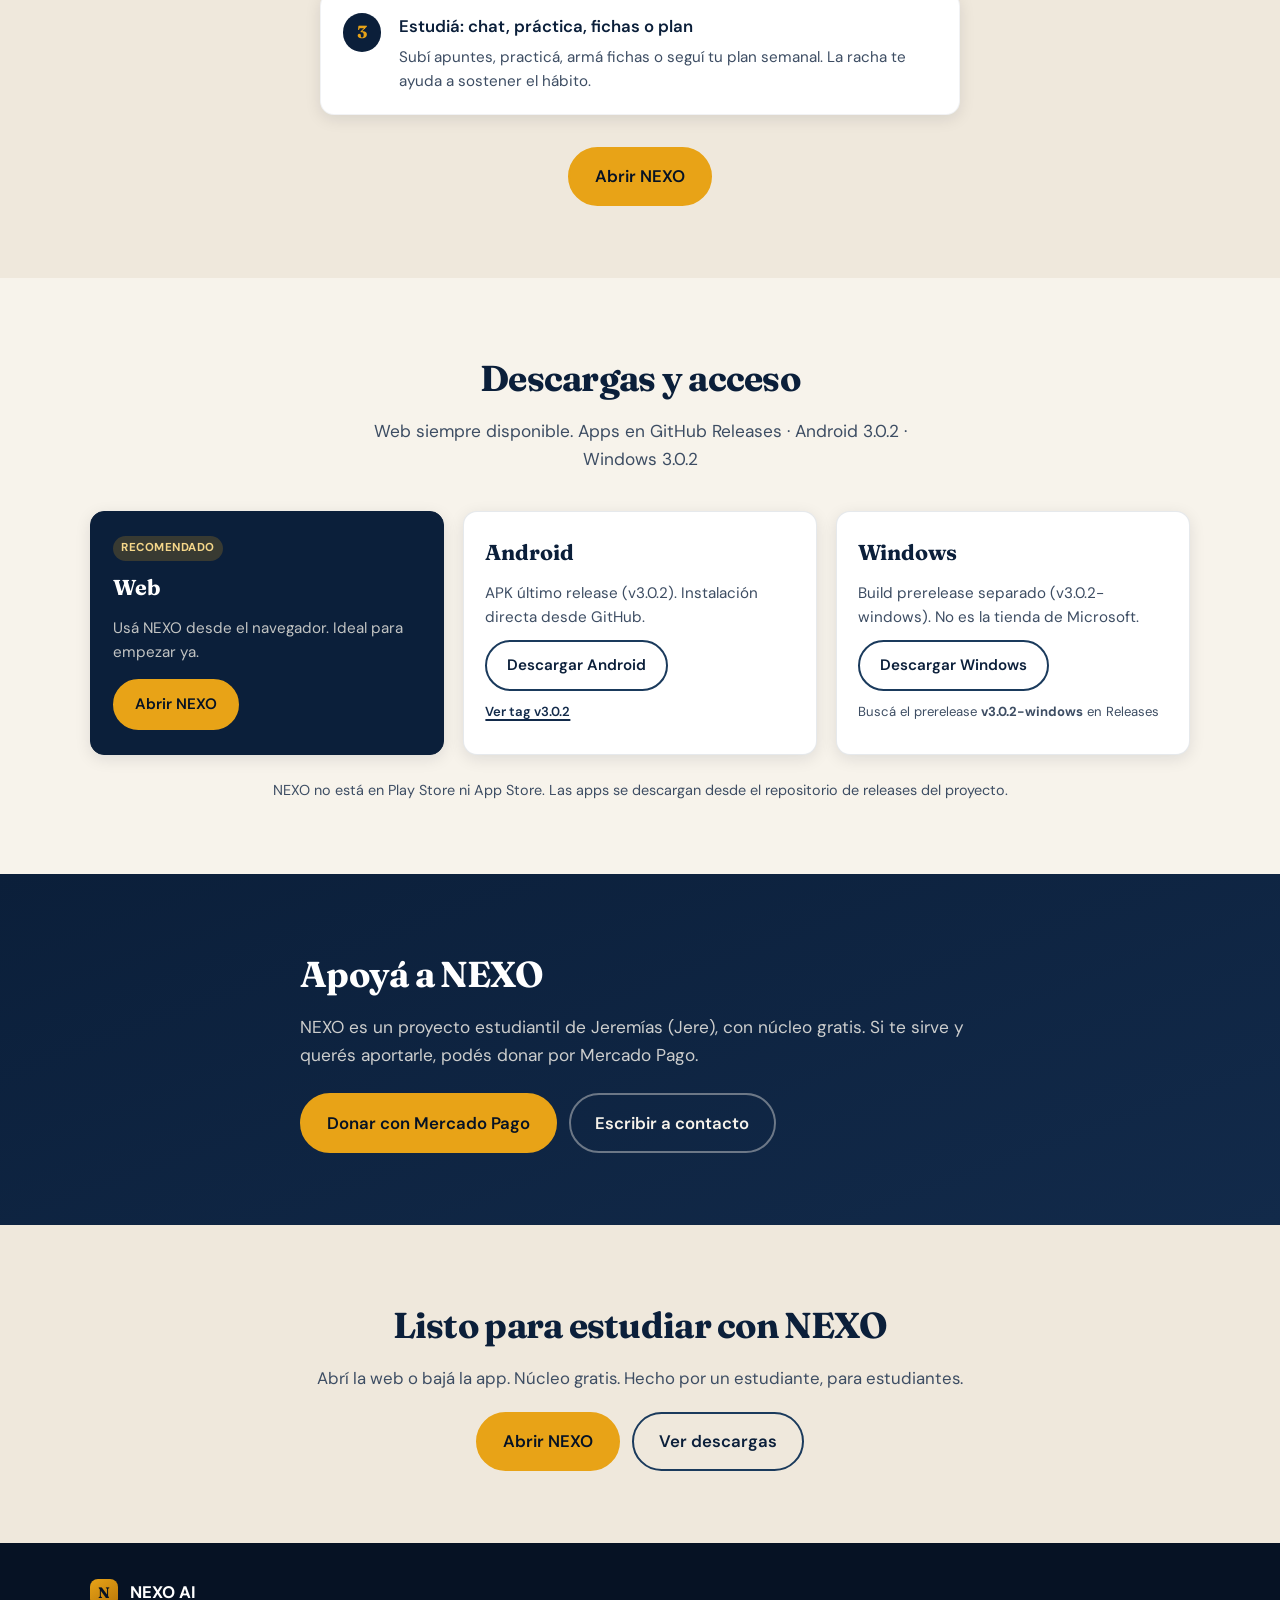
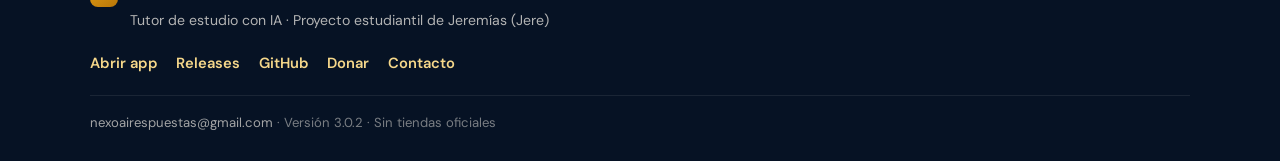
==== commit 3503e9e4: "Landing y README: NEXO 3.0.2 (sin código; Android Latest, Windows prerelease)" ====
--- a/docs/index.html
+++ b/docs/index.html
@@ -291,7 +291,7 @@
       <div class="container">
         <header class="section-head">
           <h2>Descargas y acceso</h2>
-          <p>Web siempre disponible. Apps en GitHub Releases · Android 3.0.1 · Windows 3.0.1</p>
+          <p>Web siempre disponible. Apps en GitHub Releases · Android 3.0.2 · Windows 3.0.2</p>
         </header>
         <div class="download-grid">
           <article class="download-card featured">
@@ -302,15 +302,15 @@
           </article>
           <article class="download-card">
             <h3>Android</h3>
-            <p>APK último release (v3.0.1). Instalación directa desde GitHub.</p>
+            <p>APK último release (v3.0.2). Instalación directa desde GitHub.</p>
             <a class="btn btn-secondary" href="https://github.com/jeremias0707/nexo-ai-descargas/releases/latest" target="_blank" rel="noopener noreferrer">Descargar Android</a>
-            <p class="download-meta"><a href="https://github.com/jeremias0707/nexo-ai-descargas/releases/tag/v3.0.1" target="_blank" rel="noopener noreferrer">Ver tag v3.0.1</a></p>
+            <p class="download-meta"><a href="https://github.com/jeremias0707/nexo-ai-descargas/releases/tag/v3.0.2" target="_blank" rel="noopener noreferrer">Ver tag v3.0.2</a></p>
           </article>
           <article class="download-card">
             <h3>Windows</h3>
-            <p>Build prerelease separado (v3.0.1-windows). No es la tienda de Microsoft.</p>
+            <p>Build prerelease separado (v3.0.2-windows). No es la tienda de Microsoft.</p>
             <a class="btn btn-secondary" href="https://github.com/jeremias0707/nexo-ai-descargas/releases" target="_blank" rel="noopener noreferrer">Descargar Windows</a>
-            <p class="download-meta">Buscá el prerelease <strong>v3.0.1-windows</strong> en Releases</p>
+            <p class="download-meta">Buscá el prerelease <strong>v3.0.2-windows</strong> en Releases</p>
           </article>
         </div>
         <p class="store-note">NEXO no está en Play Store ni App Store. Las apps se descargan desde el repositorio de releases del proyecto.</p>
@@ -363,7 +363,7 @@
       </nav>
       <p class="footer-meta">
         <a href="mailto:nexoairespuestas@gmail.com">nexoairespuestas@gmail.com</a>
-        · Versión 3.0.1 · Sin tiendas oficiales
+        · Versión 3.0.2 · Sin tiendas oficiales
       </p>
     </div>
   </footer>
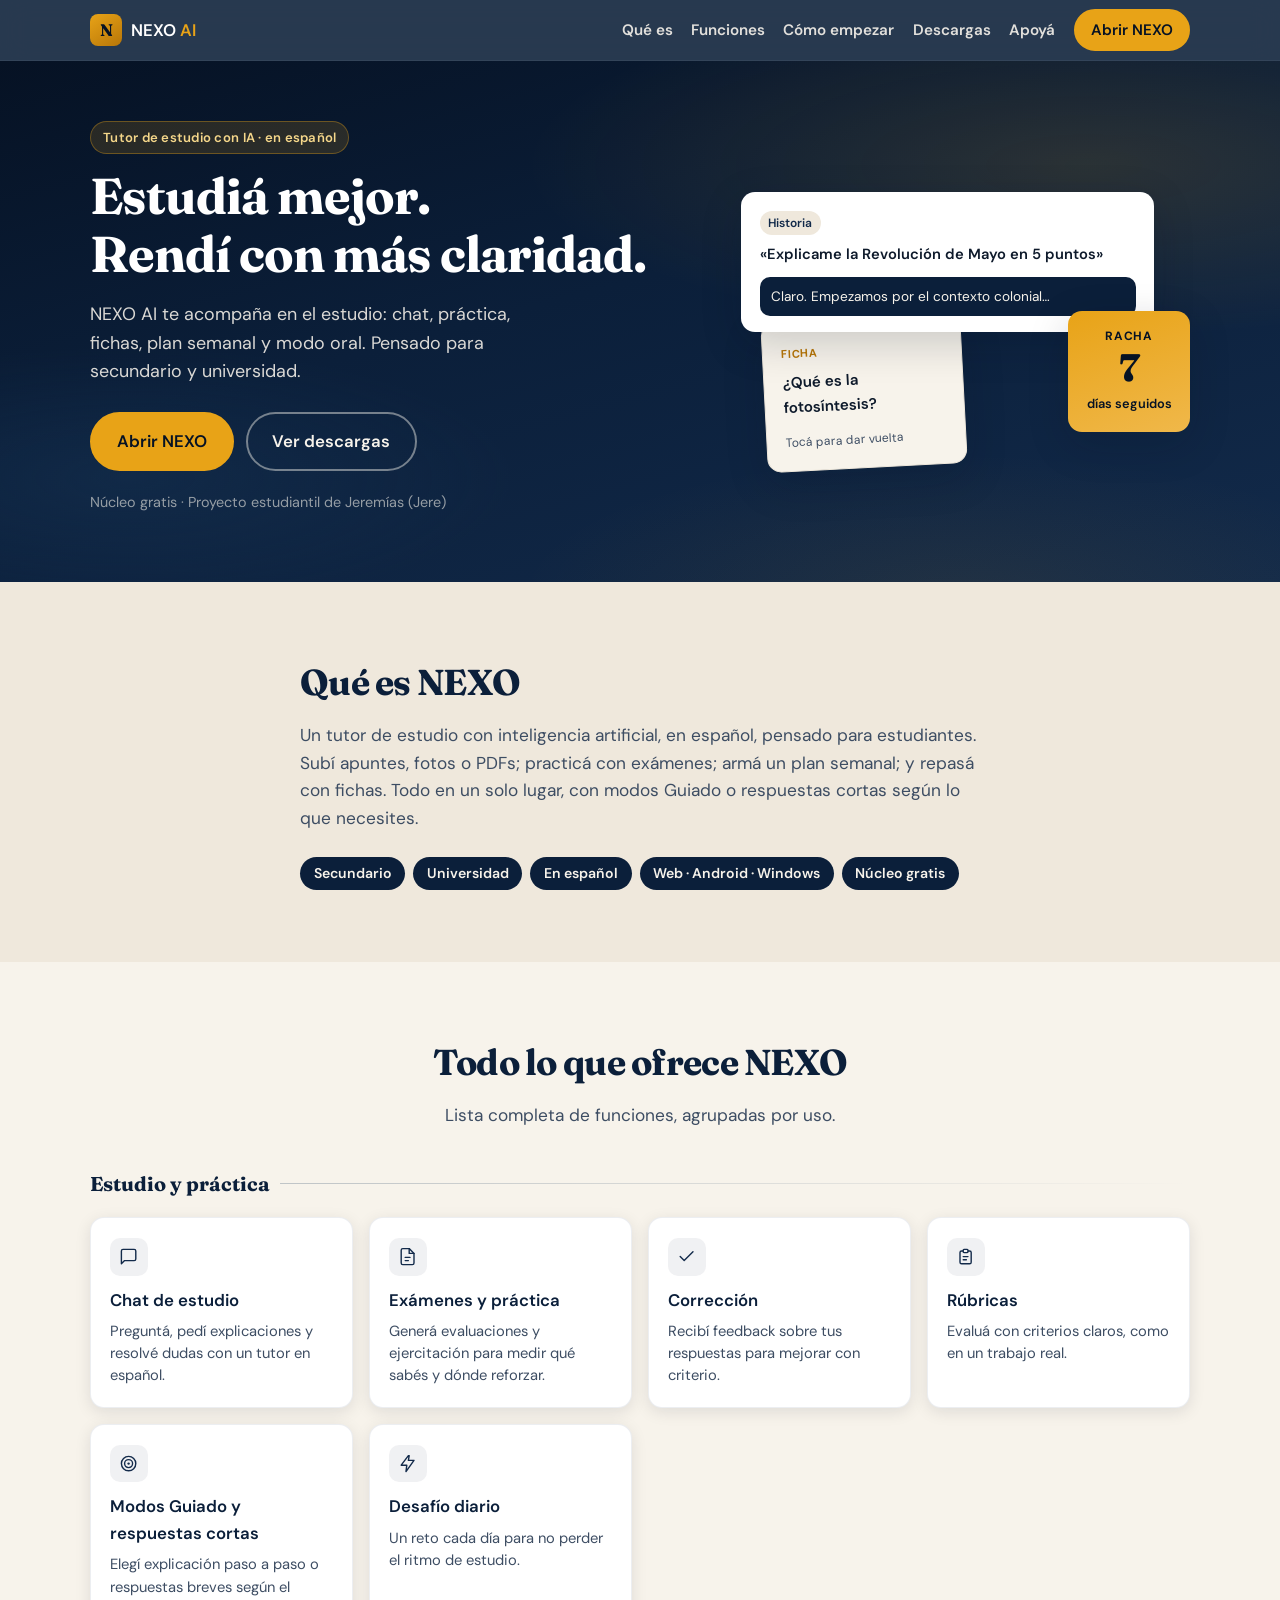
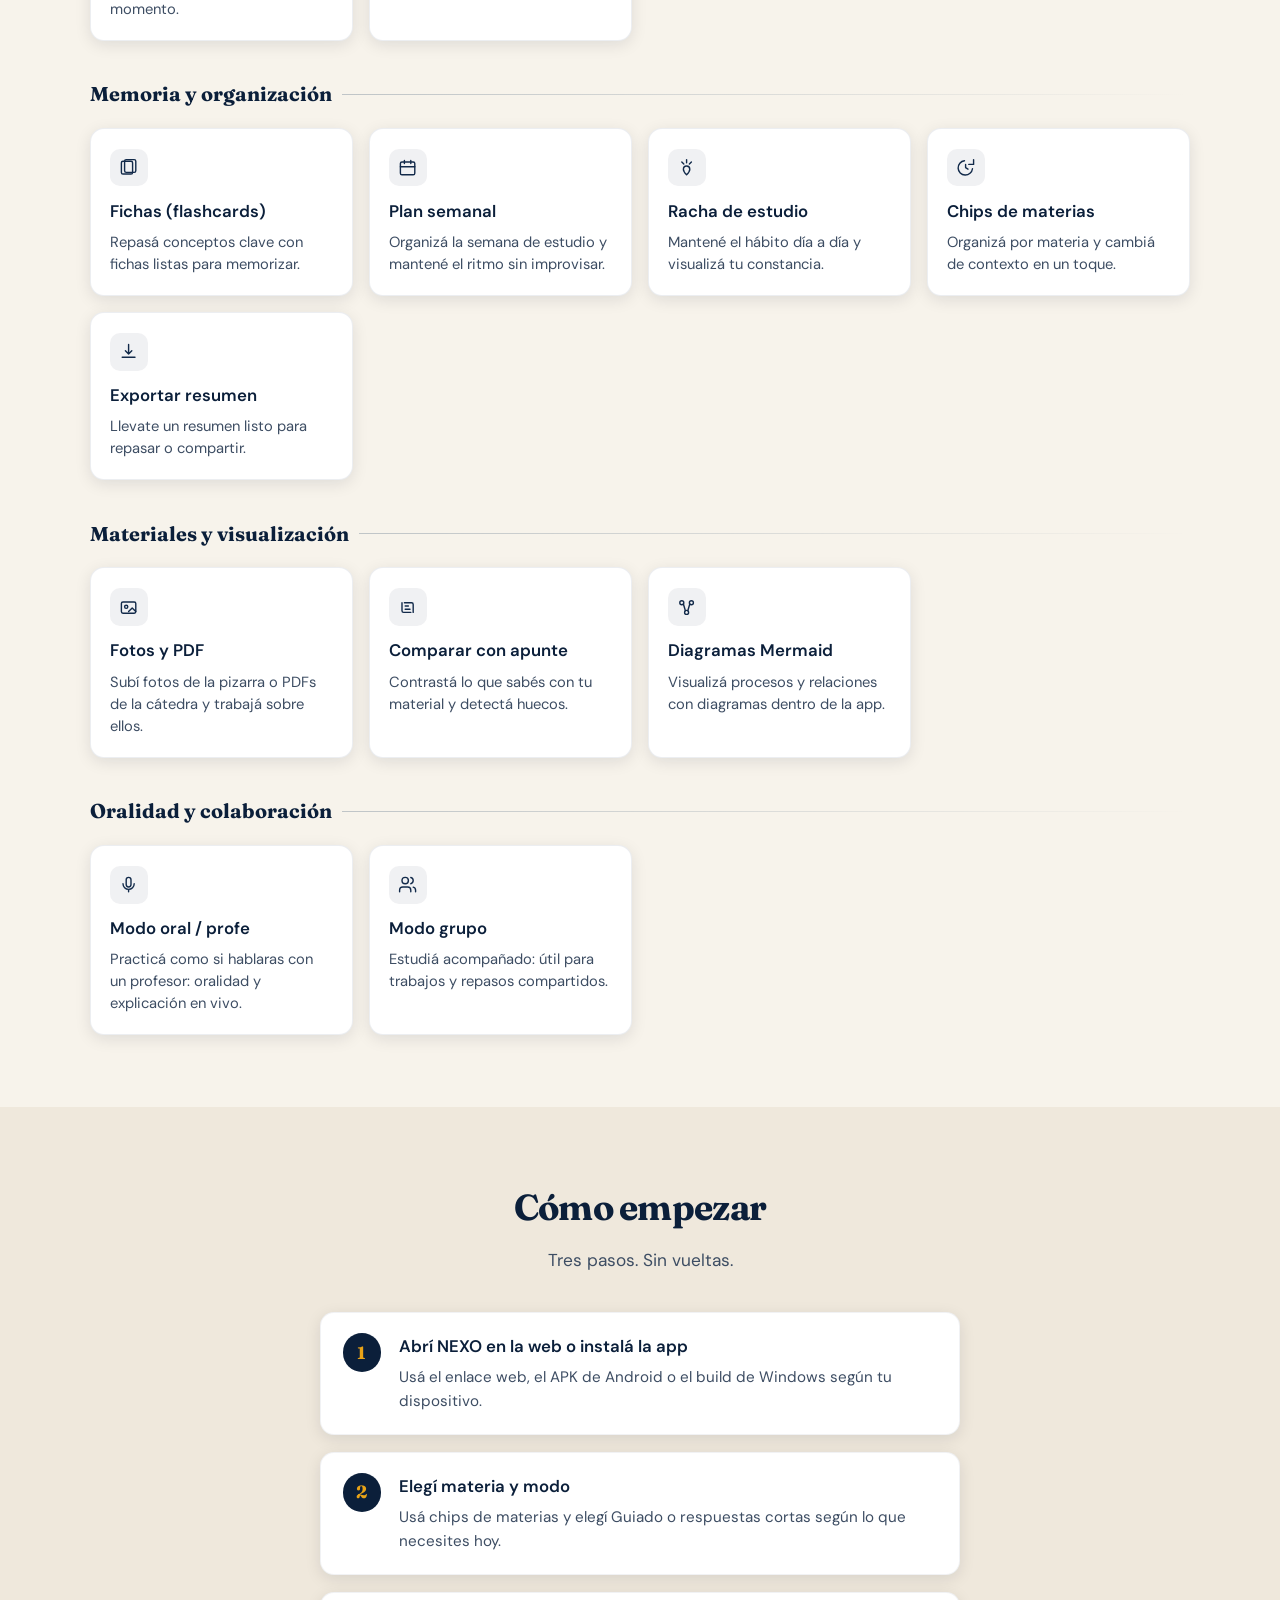
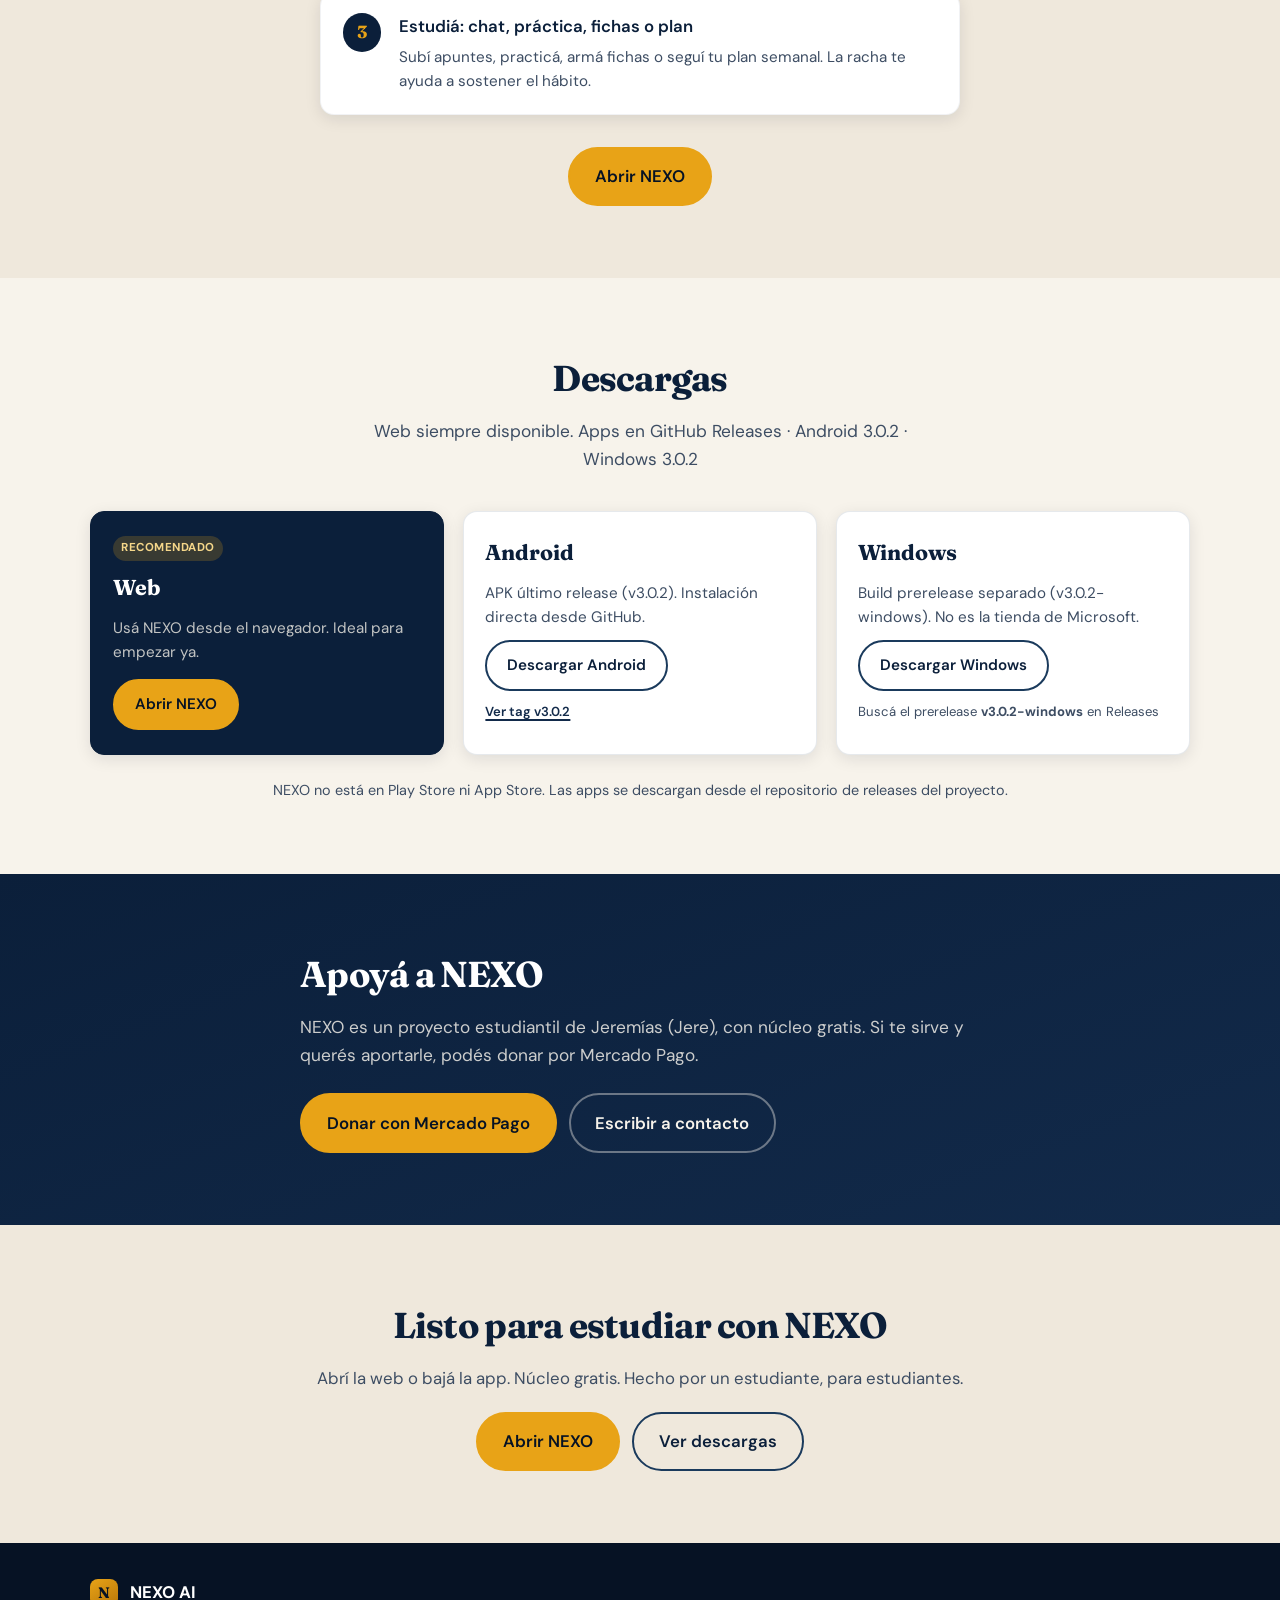
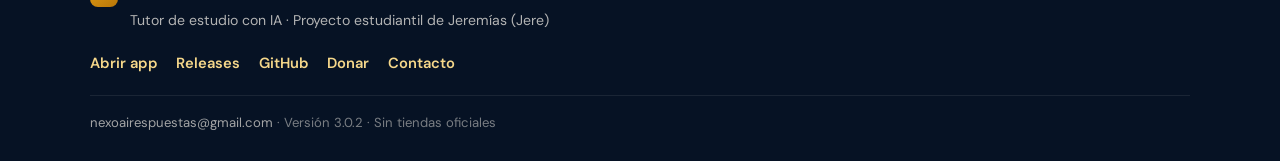
==== commit 01049adf: "Landing: título Descargas" ====
--- a/docs/index.html
+++ b/docs/index.html
@@ -290,7 +290,7 @@
     <section id="descargas" class="section">
       <div class="container">
         <header class="section-head">
-          <h2>Descargas y acceso</h2>
+          <h2>Descargas</h2>
           <p>Web siempre disponible. Apps en GitHub Releases · Android 3.0.2 · Windows 3.0.2</p>
         </header>
         <div class="download-grid">
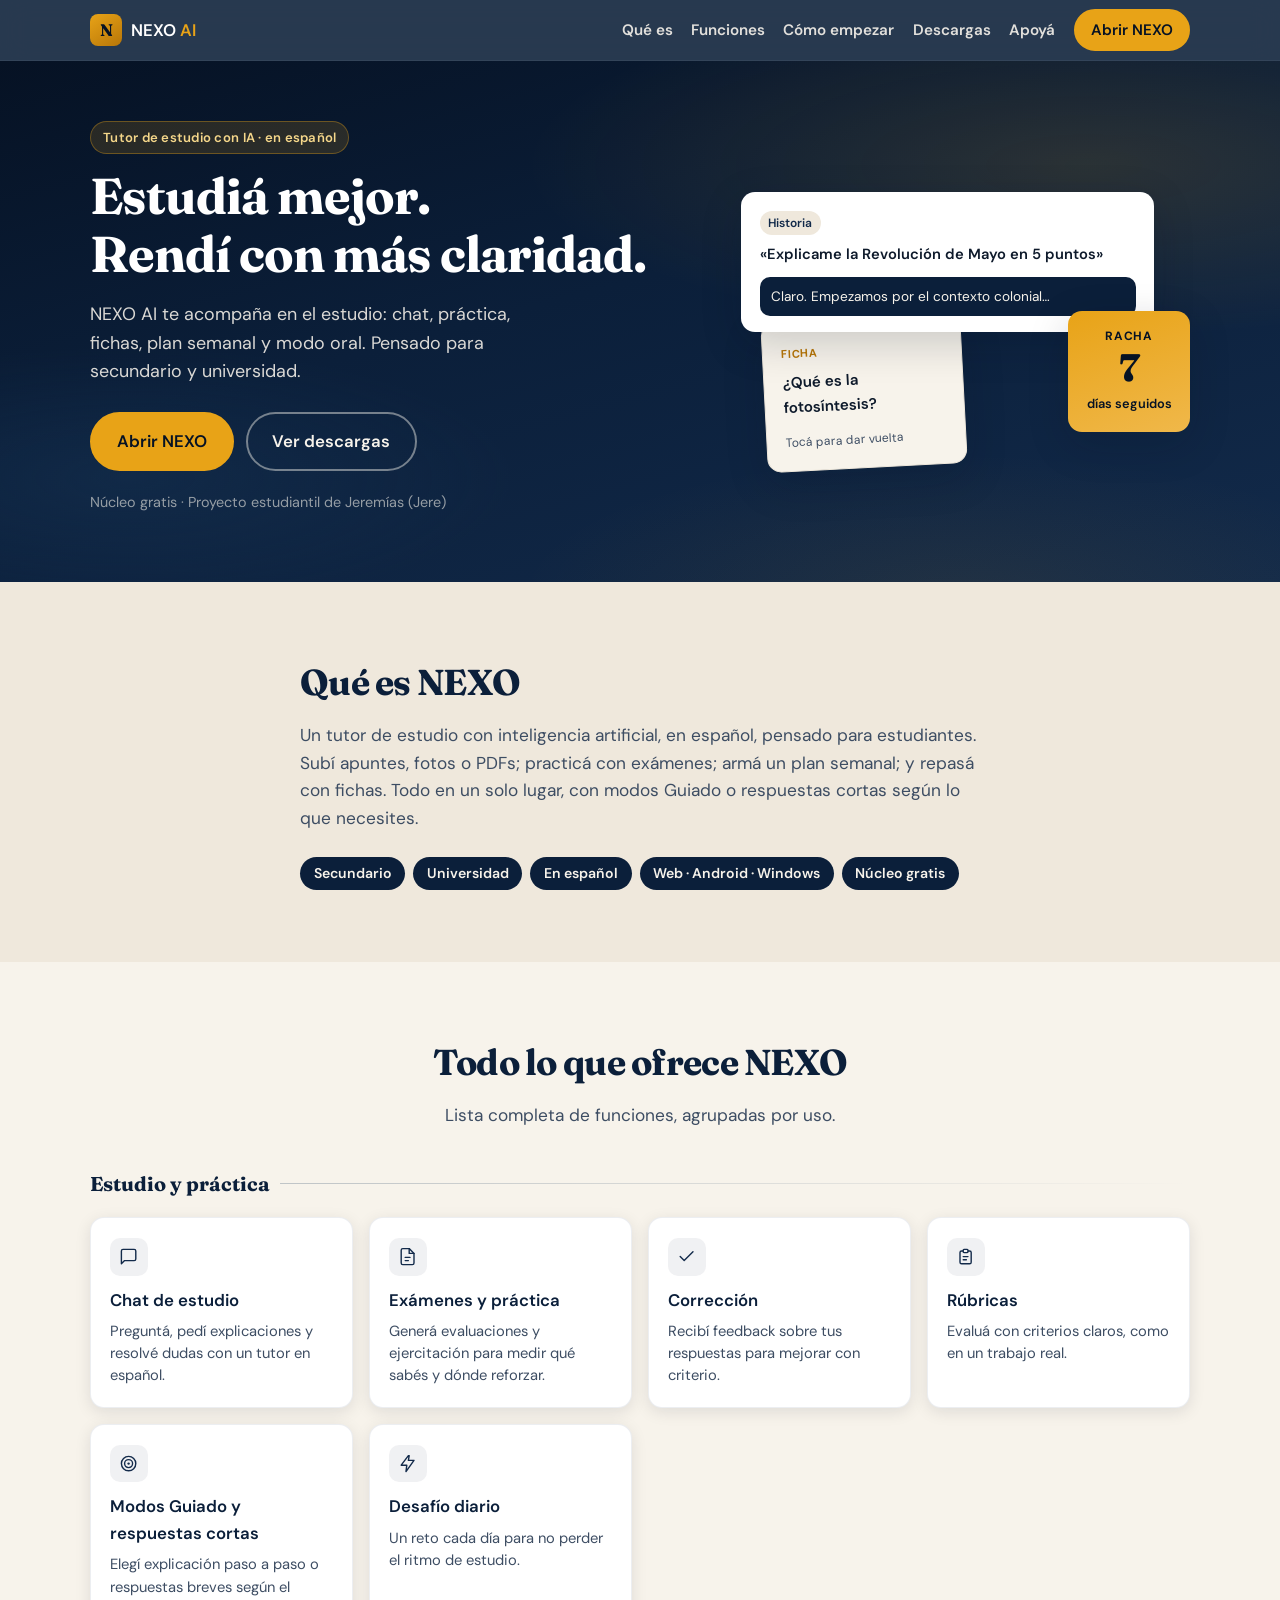
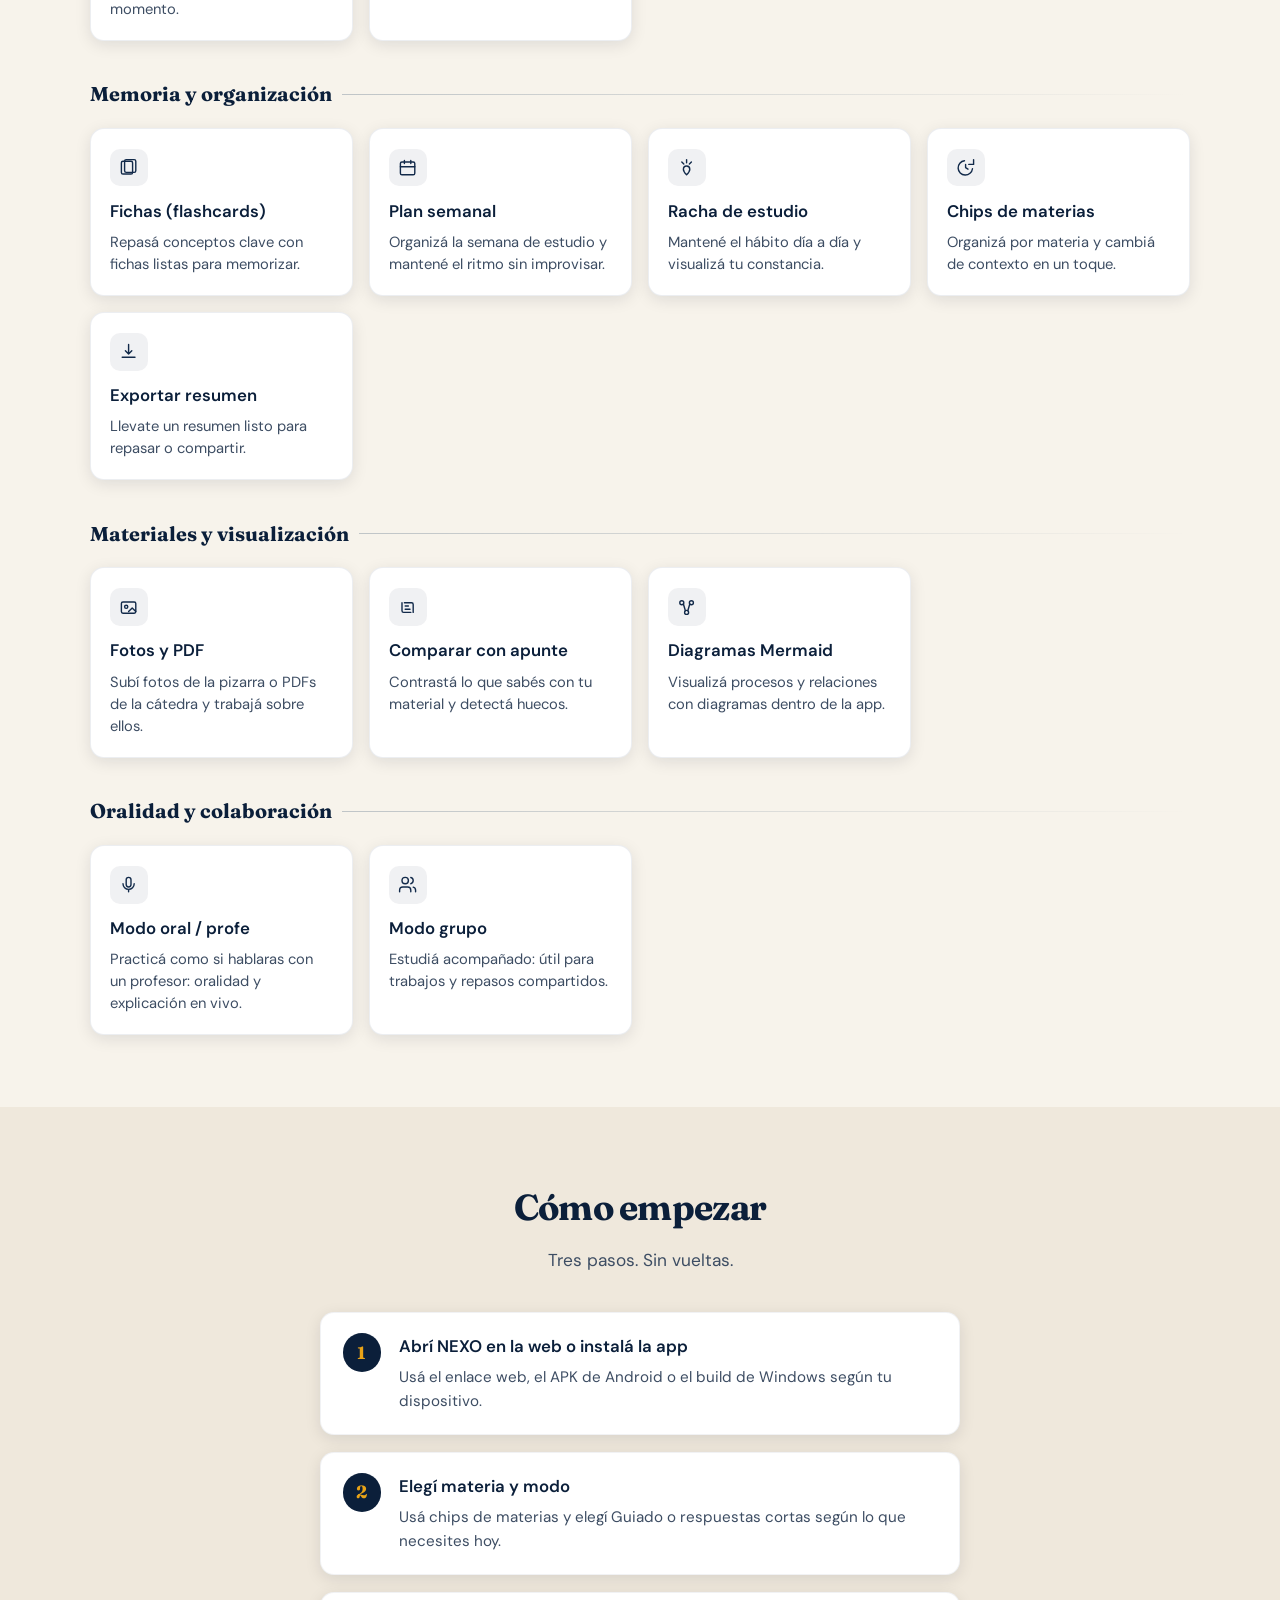
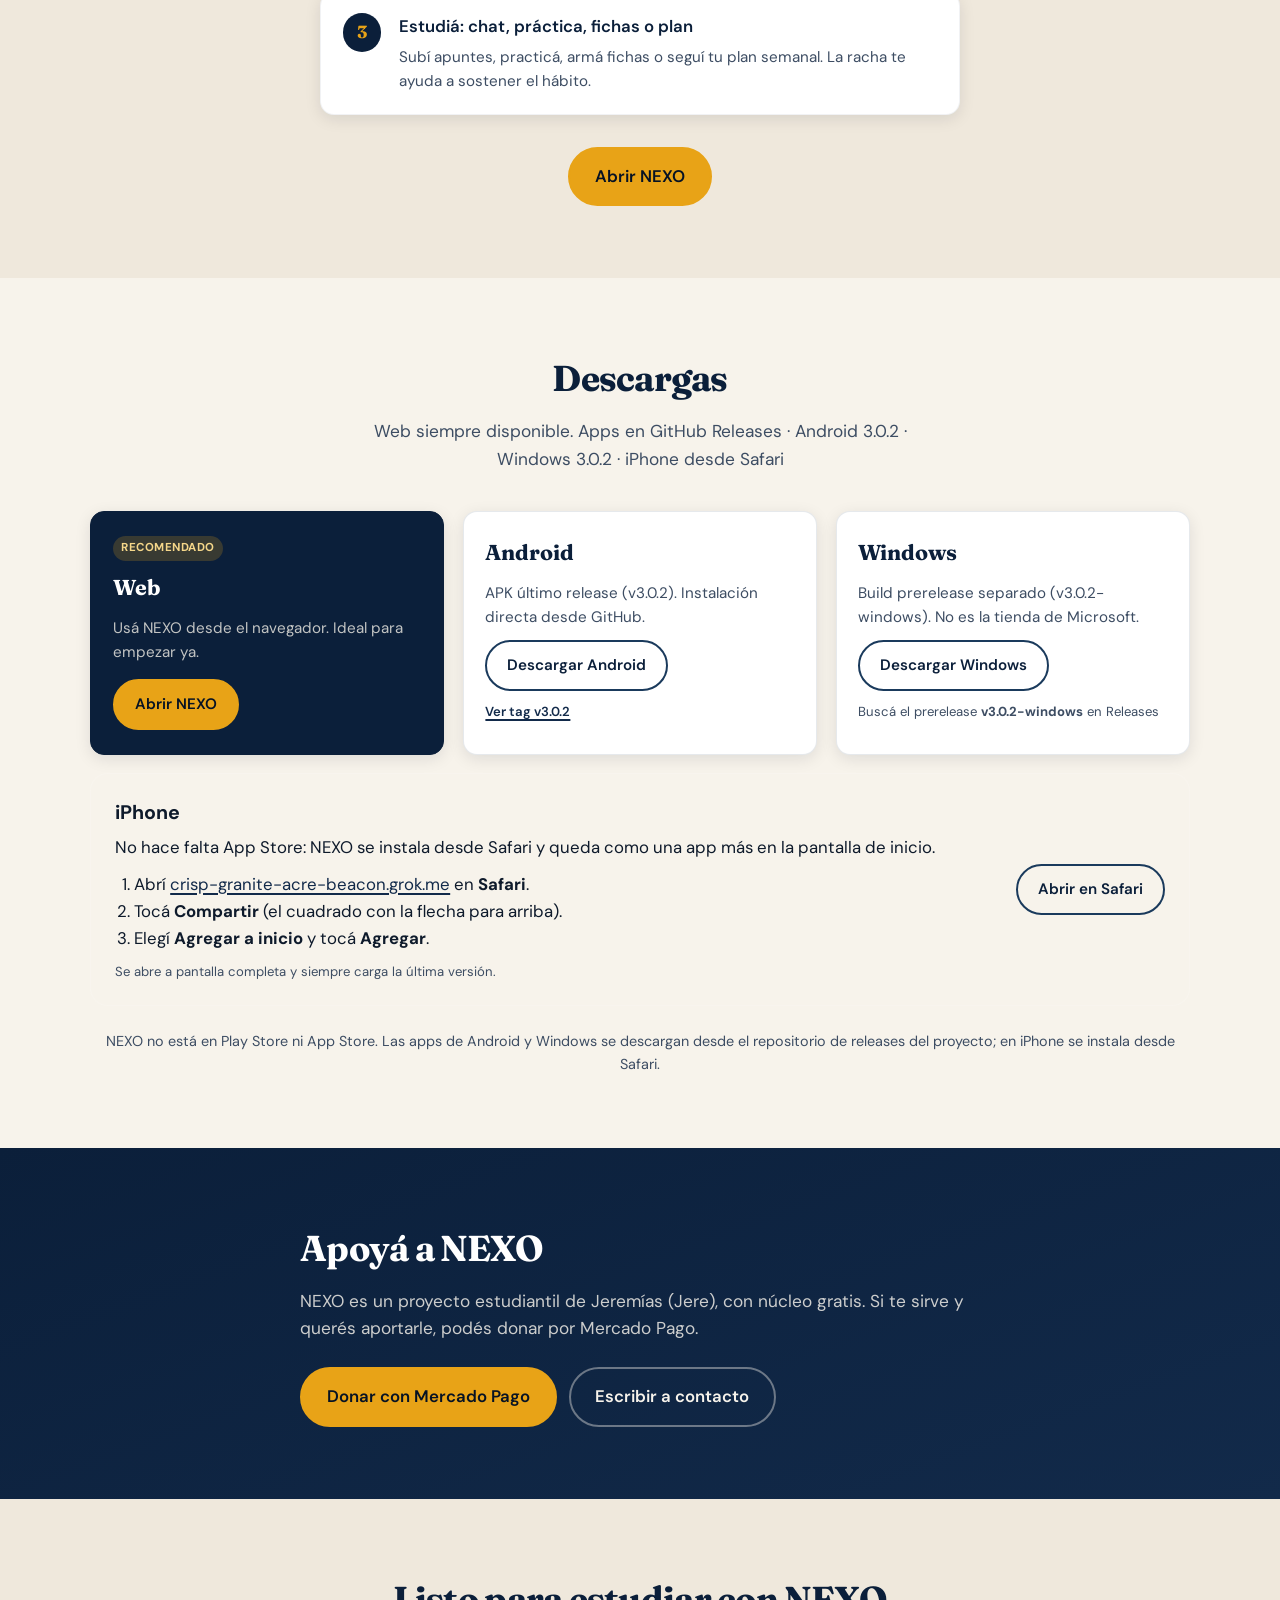
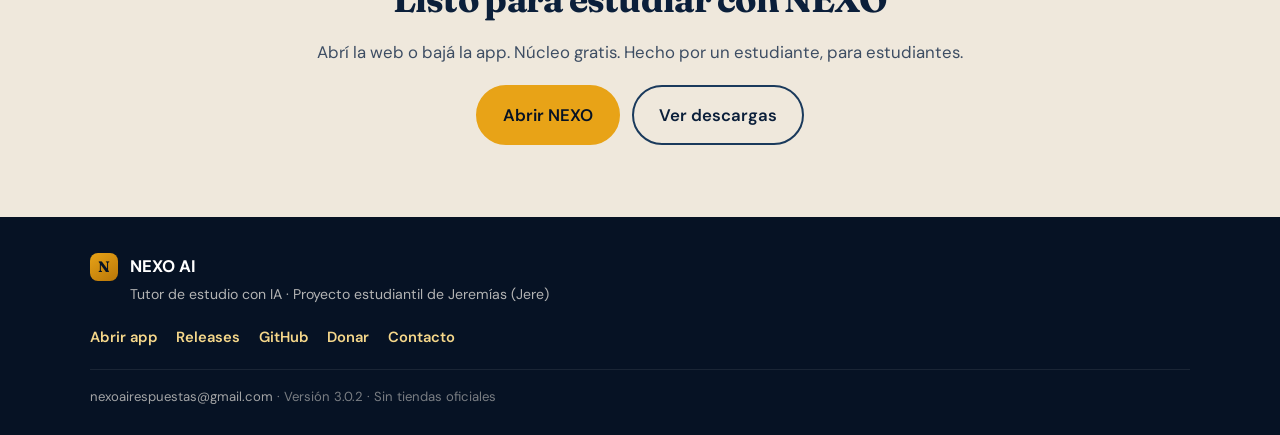
==== commit cdb52717: "Landing y README: sección iPhone (instalar desde Safari con Agregar a inicio)" ====
--- a/docs/index.html
+++ b/docs/index.html
@@ -291,7 +291,7 @@
       <div class="container">
         <header class="section-head">
           <h2>Descargas</h2>
-          <p>Web siempre disponible. Apps en GitHub Releases · Android 3.0.2 · Windows 3.0.2</p>
+          <p>Web siempre disponible. Apps en GitHub Releases · Android 3.0.2 · Windows 3.0.2 · iPhone desde Safari</p>
         </header>
         <div class="download-grid">
           <article class="download-card featured">
@@ -313,7 +313,20 @@
             <p class="download-meta">Buscá el prerelease <strong>v3.0.2-windows</strong> en Releases</p>
           </article>
         </div>
-        <p class="store-note">NEXO no está en Play Store ni App Store. Las apps se descargan desde el repositorio de releases del proyecto.</p>
+        <div class="iphone-card" id="iphone">
+          <div>
+            <h3>iPhone</h3>
+            <p>No hace falta App Store: NEXO se instala desde Safari y queda como una app más en la pantalla de inicio.</p>
+            <ol class="iphone-steps">
+              <li>Abrí <a href="https://crisp-granite-acre-beacon.grok.me" target="_blank" rel="noopener noreferrer">crisp-granite-acre-beacon.grok.me</a> en <strong>Safari</strong>.</li>
+              <li>Tocá <strong>Compartir</strong> (el cuadrado con la flecha para arriba).</li>
+              <li>Elegí <strong>Agregar a inicio</strong> y tocá <strong>Agregar</strong>.</li>
+            </ol>
+            <p class="download-meta">Se abre a pantalla completa y siempre carga la última versión.</p>
+          </div>
+          <a class="btn btn-secondary" href="https://crisp-granite-acre-beacon.grok.me" target="_blank" rel="noopener noreferrer">Abrir en Safari</a>
+        </div>
+        <p class="store-note">NEXO no está en Play Store ni App Store. Las apps de Android y Windows se descargan desde el repositorio de releases del proyecto; en iPhone se instala desde Safari.</p>
       </div>
     </section>
 
--- a/docs/styles.css
+++ b/docs/styles.css
@@ -804,3 +804,23 @@
   .btn:hover { transform: none; }
   .card-flash { transform: none; }
 }
+
+/* iPhone (instalar desde Safari) */
+.iphone-card {
+  margin-top: 1.15rem;
+  display: flex;
+  align-items: center;
+  justify-content: space-between;
+  gap: 1.25rem;
+  padding: 1.4rem 1.5rem;
+  border: 1px solid var(--line, rgba(255, 255, 255, 0.12));
+  border-radius: 18px;
+  background: var(--surface, rgba(255, 255, 255, 0.03));
+}
+.iphone-card h3 { margin: 0 0 0.4rem; }
+.iphone-card p { margin: 0 0 0.6rem; }
+.iphone-steps { margin: 0 0 0.6rem; padding-left: 1.2rem; line-height: 1.6; }
+.iphone-card .btn { flex-shrink: 0; }
+@media (max-width: 760px) {
+  .iphone-card { flex-direction: column; align-items: stretch; }
+}
